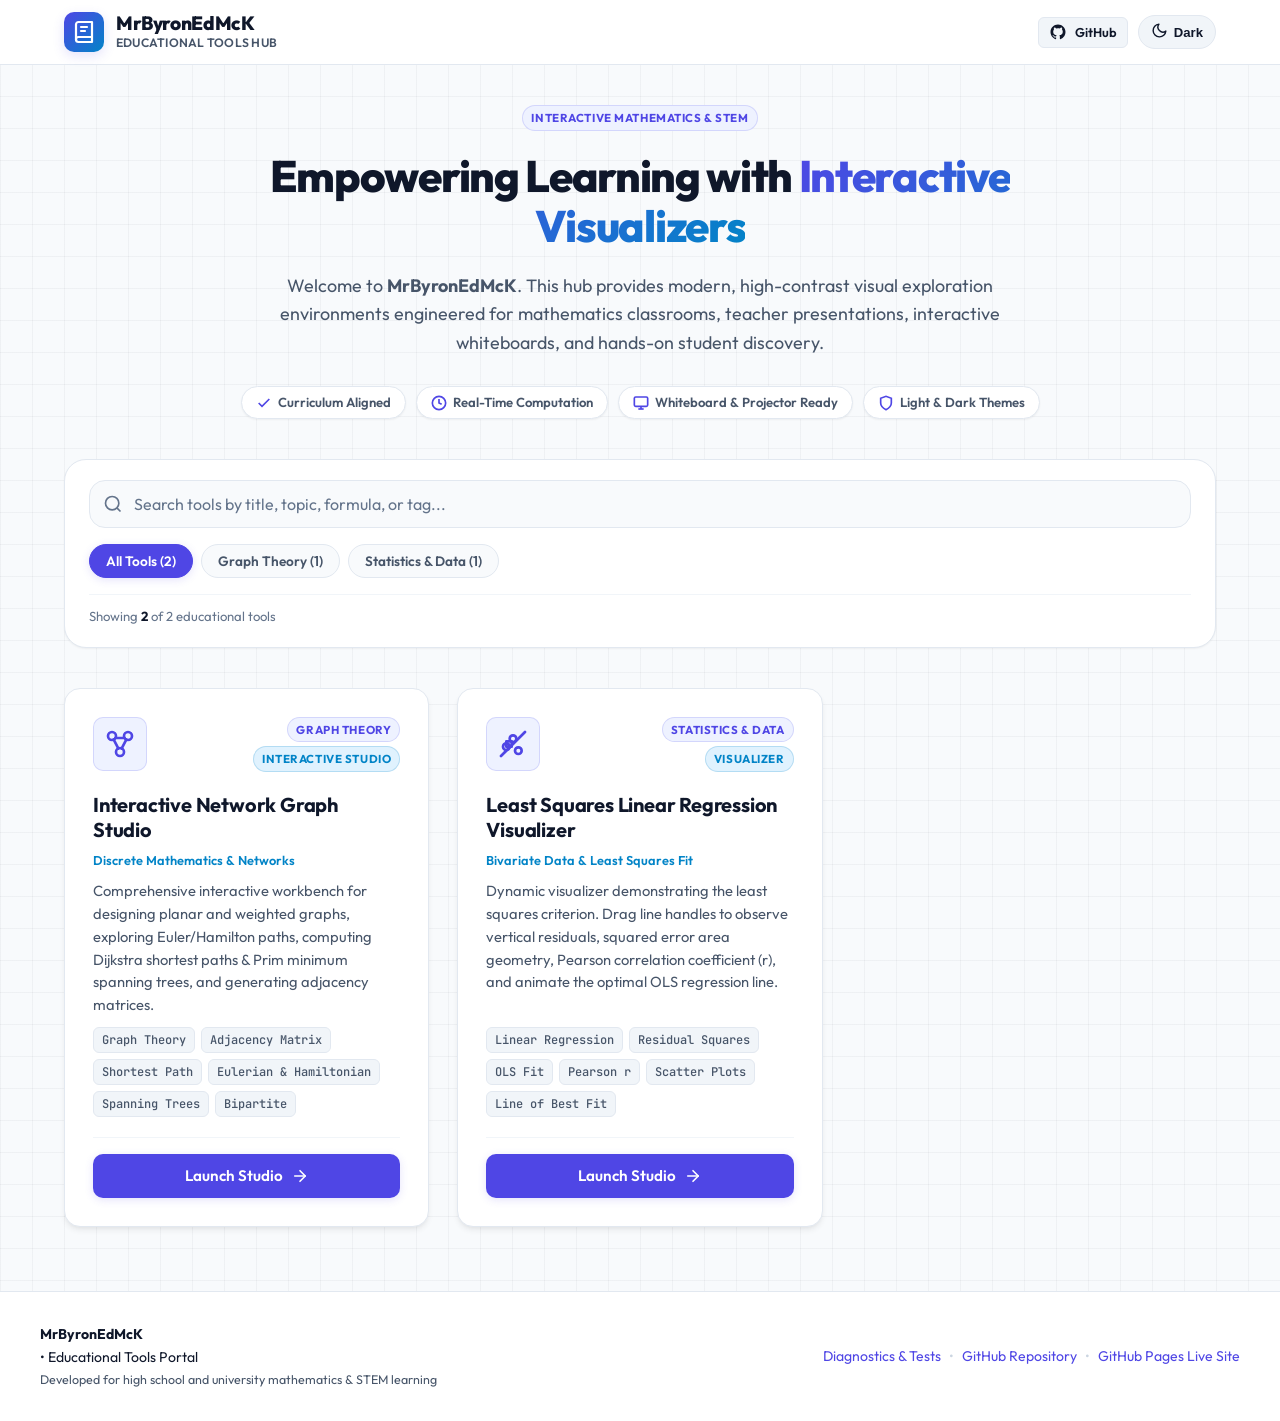
==== index.html @ 6d6232e2 "Moving an old repo for new work." ====
<!DOCTYPE html>
<html lang="en" data-theme="light">
<head>
  <meta charset="UTF-8">
  <meta name="viewport" content="width=device-width, initial-scale=1.0">
  <meta name="description" content="MrByronEdMcK Educational Tools Hub - Interactive STEM and Mathematics Visualizers for Classrooms, Students, and Teachers.">
  <meta name="author" content="MrByronEdMcK">
  <title>MrByronEdMcK • Educational Tools Hub</title>

  <!-- Google Fonts Preconnect -->
  <link rel="preconnect" href="https://fonts.googleapis.com">
  <link rel="preconnect" href="https://fonts.gstatic.com" crossorigin>

  <!-- Shared Design System & Theme CSS -->
  <link rel="stylesheet" href="./shared/css/theme.css">
  <link rel="stylesheet" href="./index.css">

  <!-- Immediate Theme Initializer (prevents flash of wrong theme) -->
  <script src="./shared/js/theme.js"></script>
</head>
<body class="bg-grid-pattern">

  <!-- Top Navigation Bar -->
  <header class="navbar">
    <div class="nav-container">
      <div class="nav-brand">
        <div class="brand-badge-icon">
          <svg width="24" height="24" viewBox="0 0 24 24" fill="none" stroke="currentColor" stroke-width="2.2" stroke-linecap="round" stroke-linejoin="round">
            <path d="M4 19.5A2.5 2.5 0 0 1 6.5 17H20"></path>
            <path d="M6.5 2H20v20H6.5A2.5 2.5 0 0 1 4 19.5v-15A2.5 2.5 0 0 1 6.5 2z"></path>
            <line x1="9" y1="7" x2="15" y2="7"></line>
            <line x1="9" y1="11" x2="13" y2="11"></line>
          </svg>
        </div>
        <div class="brand-text">
          <span class="brand-title">MrByronEdMcK</span>
          <span class="brand-sub">Educational Tools Hub</span>
        </div>
      </div>

      <div class="nav-actions">
        <!-- GitHub Repo Link -->
        <a href="https://github.com/MrByronEdMcK/MrByronEdMck" target="_blank" rel="noopener noreferrer" class="btn btn-secondary btn-sm" title="View Source on GitHub">
          <svg width="18" height="18" viewBox="0 0 24 24" fill="currentColor">
            <path fill-rule="evenodd" clip-rule="evenodd" d="M12 2C6.477 2 2 6.484 2 12.017c0 4.425 2.865 8.18 6.839 9.504.5.092.682-.217.682-.483 0-.237-.008-.868-.013-1.703-2.782.605-3.369-1.343-3.369-1.343-.454-1.158-1.11-1.466-1.11-1.466-.908-.62.069-.608.069-.608 1.003.07 1.53 1.032 1.53 1.032.892 1.53 2.341 1.088 2.91.832.092-.647.35-1.088.636-1.338-2.22-.253-4.555-1.113-4.555-4.951 0-1.093.39-1.988 1.029-2.688-.103-.253-.446-1.272.098-2.65 0 0 .84-.27 2.75 1.026A9.564 9.564 0 0112 6.844c.85.004 1.705.115 2.504.337 1.909-1.296 2.747-1.027 2.747-1.027.546 1.379.202 2.398.1 2.651.64.7 1.028 1.595 1.028 2.688 0 3.848-2.339 4.695-4.566 4.943.359.309.678.92.678 1.855 0 1.338-.012 2.419-.012 2.747 0 .268.18.58.688.482A10.019 10.019 0 0022 12.017C22 6.484 17.522 2 12 2z"></path>
          </svg>
          <span class="btn-text">GitHub</span>
        </a>

        <!-- Global Light / Dark Theme Switcher -->
        <button id="btn-theme-toggle" class="btn-theme-toggle" title="Toggle Theme">
          <span id="theme-icon"></span>
          <span class="theme-label">Theme</span>
        </button>
      </div>
    </div>
  </header>

  <!-- Main Container -->
  <main class="main-content">
    
    <!-- Hero Section -->
    <section class="hero-section">
      <div class="hero-badge">
        <span class="badge badge-primary">Interactive Mathematics & STEM</span>
      </div>
      <h1 class="hero-title">
        Empowering Learning with <span class="gradient-text">Interactive Visualizers</span>
      </h1>
      <p class="hero-description">
        Welcome to <strong>MrByronEdMcK</strong>. This hub provides modern, high-contrast visual exploration environments engineered for mathematics classrooms, teacher presentations, interactive whiteboards, and hands-on student discovery.
      </p>

      <!-- Key Highlights -->
      <div class="hero-features">
        <div class="feature-pill">
          <svg width="16" height="16" viewBox="0 0 24 24" fill="none" stroke="currentColor" stroke-width="2.5"><polyline points="20 6 9 17 4 12"></polyline></svg>
          <span>Curriculum Aligned</span>
        </div>
        <div class="feature-pill">
          <svg width="16" height="16" viewBox="0 0 24 24" fill="none" stroke="currentColor" stroke-width="2.5"><circle cx="12" cy="12" r="10"></circle><polyline points="12 6 12 12 16 14"></polyline></svg>
          <span>Real-Time Computation</span>
        </div>
        <div class="feature-pill">
          <svg width="16" height="16" viewBox="0 0 24 24" fill="none" stroke="currentColor" stroke-width="2.5"><rect x="2" y="3" width="20" height="14" rx="2" ry="2"></rect><line x1="8" y1="21" x2="16" y2="21"></line><line x1="12" y1="17" x2="12" y2="21"></line></svg>
          <span>Whiteboard & Projector Ready</span>
        </div>
        <div class="feature-pill">
          <svg width="16" height="16" viewBox="0 0 24 24" fill="none" stroke="currentColor" stroke-width="2.5"><path d="M12 22s8-4 8-10V5l-8-3-8 3v7c0 6 8 10 8 10z"></path></svg>
          <span>Light & Dark Themes</span>
        </div>
      </div>
    </section>

    <!-- Search & Filter Controls -->
    <section class="controls-section">
      <div class="search-box">
        <svg class="search-icon" width="20" height="20" viewBox="0 0 24 24" fill="none" stroke="currentColor" stroke-width="2">
          <circle cx="11" cy="11" r="8"></circle>
          <line x1="21" y1="21" x2="16.65" y2="16.65"></line>
        </svg>
        <input type="text" id="search-input" class="input-control search-input-field" placeholder="Search tools by title, topic, formula, or tag..." autocomplete="off">
        <button id="search-clear" class="search-clear-btn" style="display: none;" title="Clear search">✕</button>
      </div>

      <div class="category-filters" id="category-filters">
        <!-- Dynamically rendered category buttons -->
        <button class="filter-btn active" data-category="all">All Tools</button>
        <button class="filter-btn" data-category="Graph Theory">Graph Theory</button>
        <button class="filter-btn" data-category="Statistics & Data">Statistics & Data</button>
      </div>

      <div class="tools-counter" id="tools-counter">
        Showing <strong>2</strong> interactive tools
      </div>
    </section>

    <!-- Tools Grid -->
    <section class="tools-grid-section">
      <div class="tools-grid" id="tools-grid">
        <!-- Populated dynamically by index.js with fallback -->
      </div>
      <div id="no-results" class="no-results-state" style="display: none;">
        <svg width="48" height="48" viewBox="0 0 24 24" fill="none" stroke="currentColor" stroke-width="1.5">
          <circle cx="11" cy="11" r="8"></circle>
          <line x1="21" y1="21" x2="16.65" y2="16.65"></line>
          <line x1="8" y1="11" x2="14" y2="11"></line>
        </svg>
        <h3>No matching tools found</h3>
        <p>Try searching for a different mathematical topic, keyword, or clear your filters.</p>
        <button id="btn-reset-filters" class="btn btn-secondary btn-sm">Reset Search & Filters</button>
      </div>
    </section>



  </main>

  <!-- Footer -->
  <footer class="footer">
    <div class="footer-container">
      <div class="footer-left">
        <strong>MrByronEdMcK</strong> • Educational Tools Portal
        <span class="footer-muted">Developed for high school and university mathematics & STEM learning</span>
      </div>
      <div class="footer-right">
        <a href="./tests/index.html">Diagnostics &amp; Tests</a>
        <span class="footer-dot">•</span>
        <a href="https://github.com/MrByronEdMcK/MrByronEdMck" target="_blank" rel="noopener noreferrer">GitHub Repository</a>
        <span class="footer-dot">•</span>
        <a href="https://mrbyronedmck.github.io/MrByronEdMck/" target="_blank" rel="noopener noreferrer">GitHub Pages Live Site</a>
      </div>
    </div>
  </footer>

  <!-- Scripts -->
  <script src="./shared/js/tools-data.js"></script>
  <script src="./index.js"></script>
</body>
</html>
---- shared/css/theme.css ----
/* ==========================================================================
   MrByronEdMcK Educational Tools Hub - Shared Design System & Theme Engine
   ========================================================================== */

@import url('https://fonts.googleapis.com/css2?family=JetBrains+Mono:wght@400;500;600;700&family=Outfit:wght@300;400;500;600;700;800&display=swap');

:root {
  /* Typography */
  --font-sans: 'Outfit', -apple-system, BlinkMacSystemFont, "Segoe UI", Roboto, sans-serif;
  --font-mono: 'JetBrains Mono', monospace;

  /* Layout & Sizing */
  --radius-sm: 6px;
  --radius-md: 10px;
  --radius-lg: 16px;
  --radius-xl: 22px;
  --radius-full: 9999px;
  --header-height: 64px;

  /* Transitions */
  --transition-fast: 0.15s cubic-bezier(0.4, 0, 0.2, 1);
  --transition-normal: 0.25s cubic-bezier(0.4, 0, 0.2, 1);
  --transition-smooth: 0.35s cubic-bezier(0.16, 1, 0.3, 1);

  /* ----------------------------------------------------
     DEFAULT LIGHT THEME (Clean, High-Contrast, Classroom & Textbook Ready)
     ---------------------------------------------------- */
  --bg-body: #f8fafc;
  --bg-surface: #ffffff;
  --bg-surface-subtle: #f1f5f9;
  --bg-card: #ffffff;
  --bg-card-hover: #ffffff;
  --bg-card-border-hover: #cbd5e1;

  --border-subtle: #f1f5f9;
  --border-main: #e2e8f0;
  --border-strong: #cbd5e1;

  --text-main: #0f172a;
  --text-muted: #475569;
  --text-dim: #64748b;
  --text-inverted: #ffffff;

  --accent-primary: #4f46e5;
  --accent-primary-hover: #4338ca;
  --accent-primary-subtle: #eef2ff;
  --accent-primary-glow: rgba(79, 70, 229, 0.15);

  --accent-secondary: #0284c7;
  --accent-secondary-subtle: #e0f2fe;

  --accent-success: #16a34a;
  --accent-success-subtle: #dcfce7;
  
  --accent-warning: #d97706;
  --accent-warning-subtle: #fef3c7;

  --accent-danger: #dc2626;
  --accent-danger-subtle: #fee2e2;

  --shadow-sm: 0 1px 2px 0 rgba(0, 0, 0, 0.05);
  --shadow-md: 0 4px 6px -1px rgba(0, 0, 0, 0.07), 0 2px 4px -2px rgba(0, 0, 0, 0.05);
  --shadow-lg: 0 10px 20px -3px rgba(15, 23, 42, 0.07), 0 4px 6px -4px rgba(15, 23, 42, 0.04);
  --shadow-card-hover: 0 20px 30px -8px rgba(79, 70, 229, 0.12), 0 8px 12px -4px rgba(15, 23, 42, 0.06);

  --grid-line-color: rgba(15, 23, 42, 0.04);
}

/* ----------------------------------------------------
   DARK THEME OVERRIDES
   ---------------------------------------------------- */
[data-theme="dark"],
body.theme-dark {
  --bg-body: #0b0f17;
  --bg-surface: #111827;
  --bg-surface-subtle: #1a2234;
  --bg-card: #141c2e;
  --bg-card-hover: #19243a;
  --bg-card-border-hover: #334155;

  --border-subtle: #1e293b;
  --border-main: #2a374d;
  --border-strong: #3b4d6a;

  --text-main: #f8fafc;
  --text-muted: #94a3b8;
  --text-dim: #64748b;
  --text-inverted: #0f172a;

  --accent-primary: #6366f1;
  --accent-primary-hover: #818cf8;
  --accent-primary-subtle: rgba(99, 102, 241, 0.15);
  --accent-primary-glow: rgba(99, 102, 241, 0.25);

  --accent-secondary: #38bdf8;
  --accent-secondary-subtle: rgba(56, 189, 248, 0.15);

  --accent-success: #22c55e;
  --accent-success-subtle: rgba(34, 197, 94, 0.15);

  --accent-warning: #f59e0b;
  --accent-warning-subtle: rgba(245, 158, 11, 0.15);

  --accent-danger: #ef4444;
  --accent-danger-subtle: rgba(239, 68, 68, 0.15);

  --shadow-sm: 0 1px 3px 0 rgba(0, 0, 0, 0.4);
  --shadow-md: 0 4px 8px -1px rgba(0, 0, 0, 0.5);
  --shadow-lg: 0 12px 24px -4px rgba(0, 0, 0, 0.6);
  --shadow-card-hover: 0 20px 35px -8px rgba(0, 0, 0, 0.8), 0 0 20px rgba(99, 102, 241, 0.25);

  --grid-line-color: rgba(255, 255, 255, 0.03);
}

/* ==========================================================================
   Base Elements Reset & Global Setup
   ========================================================================== */

*, *::before, *::after {
  box-sizing: border-box;
  margin: 0;
  padding: 0;
}

html {
  font-size: 16px;
  scroll-behavior: smooth;
}

body {
  font-family: var(--font-sans);
  background-color: var(--bg-body);
  color: var(--text-main);
  line-height: 1.5;
  -webkit-font-smoothing: antialiased;
  -moz-osx-font-smoothing: grayscale;
  transition: background-color 0.28s cubic-bezier(0.4, 0, 0.2, 1), 
              color 0.28s cubic-bezier(0.4, 0, 0.2, 1),
              border-color 0.28s cubic-bezier(0.4, 0, 0.2, 1);
  min-height: 100vh;
}

/* Universal Smooth Theme Transitions for components */
body,
header,
footer,
nav,
aside,
section,
.navbar,
.app-header,
.mrbyron-tool-header,
.card,
.tool-card,
.stat-box,
.filter-btn,
.search-wrapper,
.search-input,
.btn,
.btn-theme-toggle,
.badge,
.pill,
.canvas-section,
.canvas-overlay-bar,
.sidebar,
.preset-btn,
.points-table th,
.points-table td,
.toggle-switch .slider,
.test-summary-card,
.test-controls-card,
.suite-card,
.test-row,
.metric-box {
  transition: background-color 0.28s cubic-bezier(0.4, 0, 0.2, 1),
              border-color 0.28s cubic-bezier(0.4, 0, 0.2, 1),
              color 0.28s cubic-bezier(0.4, 0, 0.2, 1),
              box-shadow 0.28s cubic-bezier(0.4, 0, 0.2, 1);
}

/* Subtle background pattern */
.bg-grid-pattern {
  background-image: 
    linear-gradient(to right, var(--grid-line-color) 1px, transparent 1px),
    linear-gradient(to bottom, var(--grid-line-color) 1px, transparent 1px);
  background-size: 32px 32px;
}

/* Links */
a {
  color: var(--accent-primary);
  text-decoration: none;
  transition: color var(--transition-fast);
}

a:hover {
  color: var(--accent-primary-hover);
}

/* ==========================================================================
   Shared Component Styles (Buttons, Badges, Tags, Inputs)
   ========================================================================== */

/* Button System */
.btn {
  display: inline-flex;
  align-items: center;
  justify-content: center;
  gap: 8px;
  font-family: var(--font-sans);
  font-size: 0.9rem;
  font-weight: 600;
  padding: 8px 16px;
  border-radius: var(--radius-md);
  border: 1px solid transparent;
  cursor: pointer;
  user-select: none;
  text-decoration: none;
  white-space: nowrap;
  transition: all var(--transition-fast);
}

.btn:active {
  transform: scale(0.98);
}

.btn-primary {
  background-color: var(--accent-primary);
  color: #ffffff;
  box-shadow: 0 2px 8px var(--accent-primary-glow);
}

.btn-primary:hover {
  background-color: var(--accent-primary-hover);
  color: #ffffff;
  box-shadow: 0 4px 14px var(--accent-primary-glow);
  transform: translateY(-1px);
}

.btn-secondary {
  background-color: var(--bg-surface-subtle);
  color: var(--text-main);
  border-color: var(--border-main);
}

.btn-secondary:hover {
  background-color: var(--border-main);
  color: var(--text-main);
}

.btn-ghost {
  background-color: transparent;
  color: var(--text-muted);
}

.btn-ghost:hover {
  background-color: var(--bg-surface-subtle);
  color: var(--text-main);
}

.btn-sm {
  font-size: 0.8rem;
  padding: 5px 10px;
  border-radius: var(--radius-sm);
}

.btn-lg {
  font-size: 1rem;
  padding: 12px 24px;
  border-radius: var(--radius-lg);
}

/* Icon Buttons */
.btn-icon {
  width: 38px;
  height: 38px;
  padding: 0;
  border-radius: var(--radius-md);
  background-color: var(--bg-surface-subtle);
  border: 1px solid var(--border-main);
  color: var(--text-muted);
  display: inline-flex;
  align-items: center;
  justify-content: center;
  cursor: pointer;
  transition: all var(--transition-fast);
}

.btn-icon:hover {
  background-color: var(--bg-surface);
  border-color: var(--accent-primary);
  color: var(--accent-primary);
  transform: translateY(-1px);
  box-shadow: var(--shadow-sm);
}

/* Theme Switcher Button */
.btn-theme-toggle {
  position: relative;
  overflow: hidden;
  background-color: var(--bg-surface-subtle);
  border: 1px solid var(--border-main);
  color: var(--text-main);
  border-radius: var(--radius-full);
  padding: 6px 12px;
  font-size: 0.82rem;
  font-weight: 600;
  display: inline-flex;
  align-items: center;
  gap: 6px;
  cursor: pointer;
  transition: all var(--transition-fast);
}

.btn-theme-toggle:hover {
  border-color: var(--accent-primary);
  color: var(--accent-primary);
  background-color: var(--bg-surface);
}

.btn-theme-toggle svg {
  transition: transform var(--transition-smooth);
}

/* Badges & Tags */
.badge {
  display: inline-flex;
  align-items: center;
  gap: 4px;
  font-size: 0.72rem;
  font-weight: 700;
  text-transform: uppercase;
  letter-spacing: 0.05em;
  padding: 3px 8px;
  border-radius: var(--radius-full);
  border: 1px solid transparent;
}

.badge-primary {
  background-color: var(--accent-primary-subtle);
  color: var(--accent-primary);
  border-color: rgba(99, 102, 241, 0.2);
}

.badge-secondary {
  background-color: var(--accent-secondary-subtle);
  color: var(--accent-secondary);
  border-color: rgba(2, 132, 199, 0.2);
}

.badge-success {
  background-color: var(--accent-success-subtle);
  color: var(--accent-success);
  border-color: rgba(22, 163, 74, 0.2);
}

.badge-warning {
  background-color: var(--accent-warning-subtle);
  color: var(--accent-warning);
  border-color: rgba(217, 119, 6, 0.2);
}

.tag {
  display: inline-flex;
  align-items: center;
  font-family: var(--font-mono);
  font-size: 0.75rem;
  font-weight: 500;
  padding: 3px 8px;
  border-radius: var(--radius-sm);
  background-color: var(--bg-surface-subtle);
  border: 1px solid var(--border-main);
  color: var(--text-muted);
  transition: all var(--transition-fast);
}

.tag:hover {
  border-color: var(--accent-primary);
  color: var(--text-main);
}

/* Inputs & Search Controls */
.input-control {
  font-family: var(--font-sans);
  font-size: 0.9rem;
  background-color: var(--bg-surface);
  border: 1px solid var(--border-main);
  border-radius: var(--radius-md);
  color: var(--text-main);
  padding: 10px 14px;
  outline: none;
  transition: all var(--transition-fast);
  width: 100%;
}

.input-control:focus {
  border-color: var(--accent-primary);
  box-shadow: 0 0 0 3px var(--accent-primary-glow);
}

.input-control::placeholder {
  color: var(--text-dim);
}
---- index.css ----
/* ==========================================================================
   MrByronEdMcK Educational Tools Hub - Portal Homepage Styles
   ========================================================================== */

/* Navbar Layout */
.navbar {
  position: sticky;
  top: 0;
  z-index: 100;
  background-color: var(--bg-surface);
  border-bottom: 1px solid var(--border-main);
  backdrop-filter: blur(12px);
  -webkit-backdrop-filter: blur(12px);
  transition: background-color var(--transition-normal), border-color var(--transition-normal);
}

.nav-container {
  max-width: 1200px;
  margin: 0 auto;
  padding: 0.75rem 1.5rem;
  display: flex;
  align-items: center;
  justify-content: space-between;
}

.nav-brand {
  display: flex;
  align-items: center;
  gap: 12px;
}

.brand-badge-icon {
  width: 40px;
  height: 40px;
  border-radius: var(--radius-md);
  background: linear-gradient(135deg, var(--accent-primary) 0%, var(--accent-secondary) 100%);
  color: #ffffff;
  display: flex;
  align-items: center;
  justify-content: center;
  box-shadow: 0 4px 12px var(--accent-primary-glow);
}

.brand-text {
  display: flex;
  flex-direction: column;
}

.brand-title {
  font-size: 1.2rem;
  font-weight: 800;
  letter-spacing: -0.02em;
  color: var(--text-main);
  line-height: 1.15;
}

.brand-sub {
  font-size: 0.76rem;
  font-weight: 600;
  color: var(--text-muted);
  letter-spacing: 0.02em;
  text-transform: uppercase;
}

.nav-actions {
  display: flex;
  align-items: center;
  gap: 10px;
}

/* Main Content Wrapper */
.main-content {
  max-width: 1200px;
  margin: 0 auto;
  padding: 2.5rem 1.5rem 4rem;
  display: flex;
  flex-direction: column;
  gap: 2.5rem;
}

/* Hero Section */
.hero-section {
  text-align: center;
  max-width: 840px;
  margin: 0 auto;
  display: flex;
  flex-direction: column;
  align-items: center;
  gap: 1.25rem;
}

.hero-badge {
  display: inline-flex;
}

.hero-title {
  font-size: 2.75rem;
  font-weight: 800;
  line-height: 1.15;
  letter-spacing: -0.03em;
  color: var(--text-main);
}

.gradient-text {
  background: linear-gradient(135deg, var(--accent-primary) 0%, var(--accent-secondary) 100%);
  -webkit-background-clip: text;
  -webkit-text-fill-color: transparent;
  background-clip: text;
}

.hero-description {
  font-size: 1.12rem;
  color: var(--text-muted);
  line-height: 1.6;
  max-width: 720px;
}

.hero-features {
  display: flex;
  flex-wrap: wrap;
  align-items: center;
  justify-content: center;
  gap: 10px;
  margin-top: 0.5rem;
}

.feature-pill {
  display: inline-flex;
  align-items: center;
  gap: 6px;
  background-color: var(--bg-surface);
  border: 1px solid var(--border-main);
  padding: 6px 14px;
  border-radius: var(--radius-full);
  font-size: 0.82rem;
  font-weight: 600;
  color: var(--text-muted);
  box-shadow: var(--shadow-sm);
}

.feature-pill svg {
  color: var(--accent-primary);
}

/* Controls Section (Search & Filter) */
.controls-section {
  background-color: var(--bg-surface);
  border: 1px solid var(--border-main);
  border-radius: var(--radius-xl);
  padding: 1.25rem 1.5rem;
  box-shadow: var(--shadow-sm);
  display: flex;
  flex-direction: column;
  gap: 1rem;
  transition: background-color 0.28s cubic-bezier(0.4, 0, 0.2, 1), border-color 0.28s cubic-bezier(0.4, 0, 0.2, 1), box-shadow 0.28s cubic-bezier(0.4, 0, 0.2, 1);
}

.search-box {
  position: relative;
  width: 100%;
}

.search-icon {
  position: absolute;
  left: 14px;
  top: 50%;
  transform: translateY(-50%);
  color: var(--text-dim);
  pointer-events: none;
}

.search-input-field {
  padding-left: 44px;
  padding-right: 40px;
  font-size: 1rem;
  height: 48px;
  border-radius: var(--radius-lg);
  background-color: var(--bg-body);
  transition: background-color 0.28s cubic-bezier(0.4, 0, 0.2, 1), border-color 0.28s cubic-bezier(0.4, 0, 0.2, 1), color 0.28s cubic-bezier(0.4, 0, 0.2, 1);
}

.search-clear-btn {
  position: absolute;
  right: 14px;
  top: 50%;
  transform: translateY(-50%);
  background: none;
  border: none;
  color: var(--text-dim);
  font-size: 1.1rem;
  cursor: pointer;
  padding: 4px;
  line-height: 1;
}

.search-clear-btn:hover {
  color: var(--text-main);
}

.category-filters {
  display: flex;
  flex-wrap: wrap;
  gap: 8px;
  align-items: center;
}

.filter-btn {
  background-color: var(--bg-body);
  border: 1px solid var(--border-main);
  color: var(--text-muted);
  font-family: var(--font-sans);
  font-size: 0.85rem;
  font-weight: 600;
  padding: 7px 16px;
  border-radius: var(--radius-full);
  cursor: pointer;
  transition: all var(--transition-fast);
}

.filter-btn:hover {
  border-color: var(--accent-primary);
  color: var(--accent-primary);
}

.filter-btn.active {
  background-color: var(--accent-primary);
  border-color: var(--accent-primary);
  color: #ffffff;
  box-shadow: 0 2px 8px var(--accent-primary-glow);
}

.tools-counter {
  font-size: 0.82rem;
  color: var(--text-dim);
  border-top: 1px solid var(--border-subtle);
  padding-top: 0.75rem;
}

.tools-counter strong {
  color: var(--text-main);
}

/* Tools Grid */
.tools-grid {
  display: grid;
  grid-template-columns: repeat(auto-fill, minmax(360px, 1fr));
  gap: 1.75rem;
}

/* Tool Card Component */
.tool-card {
  background-color: var(--bg-card);
  border: 1px solid var(--border-main);
  border-radius: var(--radius-lg);
  padding: 1.75rem;
  display: flex;
  flex-direction: column;
  gap: 1.25rem;
  box-shadow: var(--shadow-md);
  transition: transform var(--transition-smooth), 
              box-shadow var(--transition-smooth), 
              border-color 0.28s cubic-bezier(0.4, 0, 0.2, 1), 
              background-color 0.28s cubic-bezier(0.4, 0, 0.2, 1);
  position: relative;
  overflow: hidden;
}

.tool-card:hover {
  transform: translateY(-4px);
  border-color: var(--accent-primary);
  box-shadow: var(--shadow-card-hover);
}

.tool-card-top {
  display: flex;
  align-items: flex-start;
  justify-content: space-between;
  gap: 1rem;
}

.tool-card-icon {
  width: 54px;
  height: 54px;
  border-radius: var(--radius-md);
  background-color: var(--accent-primary-subtle);
  color: var(--accent-primary);
  border: 1px solid rgba(99, 102, 241, 0.2);
  display: flex;
  align-items: center;
  justify-content: center;
  flex-shrink: 0;
  transition: transform var(--transition-fast), 
              background-color 0.28s cubic-bezier(0.4, 0, 0.2, 1), 
              color 0.28s cubic-bezier(0.4, 0, 0.2, 1), 
              border-color 0.28s cubic-bezier(0.4, 0, 0.2, 1);
}

.tool-card:hover .tool-card-icon {
  transform: scale(1.06);
}

.tool-card-badges {
  display: flex;
  flex-direction: column;
  align-items: flex-end;
  gap: 4px;
}

.tool-card-body {
  display: flex;
  flex-direction: column;
  gap: 0.6rem;
  flex: 1;
}

.tool-card-title {
  font-size: 1.25rem;
  font-weight: 700;
  line-height: 1.25;
  letter-spacing: -0.01em;
  color: var(--text-main);
}

.tool-card-curriculum {
  font-size: 0.8rem;
  font-weight: 600;
  color: var(--accent-secondary);
}

.tool-card-desc {
  font-size: 0.92rem;
  color: var(--text-muted);
  line-height: 1.55;
}

.tool-card-tags {
  display: flex;
  flex-wrap: wrap;
  gap: 6px;
  margin-top: auto;
}

.tool-card-footer {
  padding-top: 1rem;
  border-top: 1px solid var(--border-subtle);
  display: flex;
  align-items: center;
  justify-content: space-between;
}

.btn-launch-tool {
  width: 100%;
  padding: 10px 18px;
  font-size: 0.95rem;
  gap: 8px;
}

.btn-launch-tool svg {
  transition: transform var(--transition-fast);
}

.btn-launch-tool:hover svg {
  transform: translateX(4px);
}

/* No Results State */
.no-results-state {
  text-align: center;
  padding: 3rem 1.5rem;
  background-color: var(--bg-surface);
  border: 1px dashed var(--border-main);
  border-radius: var(--radius-lg);
  display: flex;
  flex-direction: column;
  align-items: center;
  gap: 0.75rem;
}

.no-results-state svg {
  color: var(--text-dim);
}

.no-results-state h3 {
  font-size: 1.2rem;
  color: var(--text-main);
}

.no-results-state p {
  color: var(--text-muted);
  font-size: 0.9rem;
  max-width: 400px;
}



/* Footer */
.footer {
  background-color: var(--bg-surface);
  border-top: 1px solid var(--border-main);
  padding: 2rem 1.5rem;
  margin-top: auto;
}

.footer-container {
  max-width: 1200px;
  margin: 0 auto;
  display: flex;
  align-items: center;
  justify-content: space-between;
  flex-wrap: wrap;
  gap: 1rem;
  font-size: 0.88rem;
}

.footer-left {
  display: flex;
  flex-direction: column;
  gap: 2px;
  color: var(--text-main);
}

.footer-muted {
  font-size: 0.78rem;
  color: var(--text-muted);
}

.footer-right {
  display: flex;
  align-items: center;
  gap: 8px;
  color: var(--text-muted);
}

.footer-dot {
  color: var(--border-strong);
}

/* Responsive Breakpoints */
@media (max-width: 768px) {
  .hero-title {
    font-size: 2rem;
  }
  .hero-description {
    font-size: 1rem;
  }
  .tools-grid {
    grid-template-columns: 1fr;
  }
  .nav-container {
    padding: 0.75rem 1rem;
  }
  .main-content {
    padding: 1.5rem 1rem 3rem;
  }
  .footer-container {
    flex-direction: column;
    align-items: flex-start;
  }
}
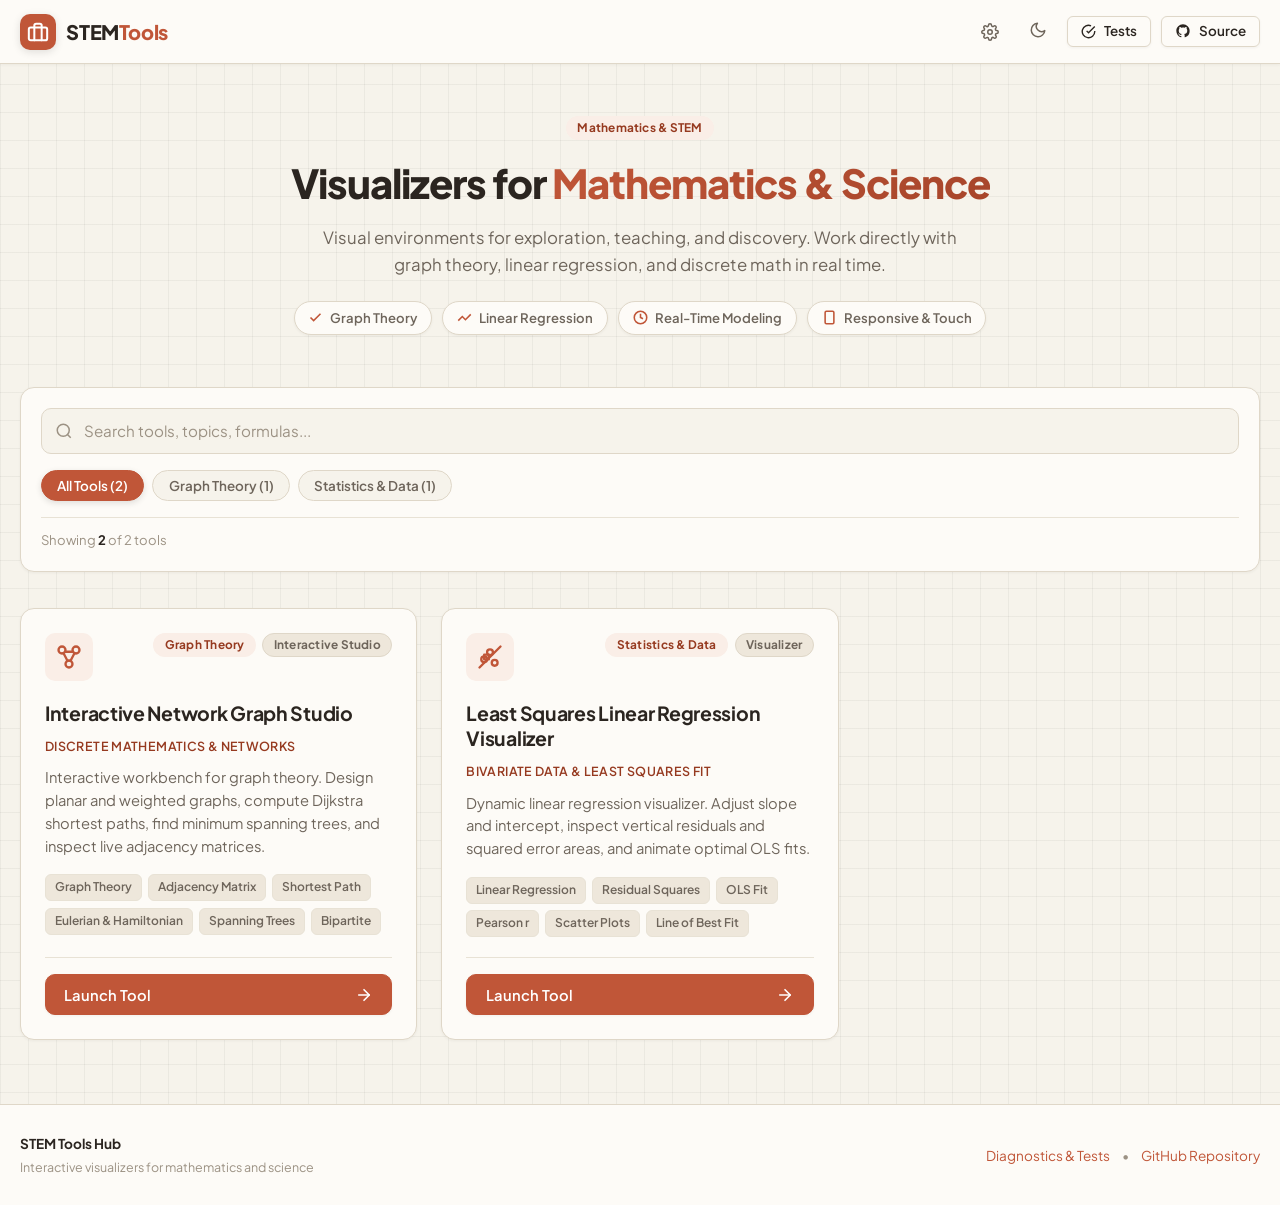
==== commit 9ef32fdd: "Major visual updates and alignment, adaptations for screen size" ====
--- a/index.html
+++ b/index.html
@@ -3,9 +3,8 @@
 <head>
   <meta charset="UTF-8">
   <meta name="viewport" content="width=device-width, initial-scale=1.0">
-  <meta name="description" content="MrByronEdMcK Educational Tools Hub - Interactive STEM and Mathematics Visualizers for Classrooms, Students, and Teachers.">
-  <meta name="author" content="MrByronEdMcK">
-  <title>MrByronEdMcK • Educational Tools Hub</title>
+  <meta name="description" content="Interactive STEM and Mathematics Visualizers for Classrooms, Students, and Teachers.">
+  <title>STEM Tools | Interactive Mathematics Visualizers</title>
 
   <!-- Google Fonts Preconnect -->
   <link rel="preconnect" href="https://fonts.googleapis.com">
@@ -13,45 +12,58 @@
 
   <!-- Shared Design System & Theme CSS -->
   <link rel="stylesheet" href="./shared/css/theme.css">
+  <link rel="stylesheet" href="./shared/css/components.css">
+  <link rel="stylesheet" href="./shared/css/tool-nav.css">
   <link rel="stylesheet" href="./index.css">
 
-  <!-- Immediate Theme Initializer (prevents flash of wrong theme) -->
+  <!-- Immediate Theme & Accent Initializer -->
   <script src="./shared/js/theme.js"></script>
 </head>
 <body class="bg-grid-pattern">
 
-  <!-- Top Navigation Bar -->
-  <header class="navbar">
+  <!-- Global App Header -->
+  <header class="app-navbar">
     <div class="nav-container">
       <div class="nav-brand">
-        <div class="brand-badge-icon">
-          <svg width="24" height="24" viewBox="0 0 24 24" fill="none" stroke="currentColor" stroke-width="2.2" stroke-linecap="round" stroke-linejoin="round">
-            <path d="M4 19.5A2.5 2.5 0 0 1 6.5 17H20"></path>
-            <path d="M6.5 2H20v20H6.5A2.5 2.5 0 0 1 4 19.5v-15A2.5 2.5 0 0 1 6.5 2z"></path>
-            <line x1="9" y1="7" x2="15" y2="7"></line>
-            <line x1="9" y1="11" x2="13" y2="11"></line>
+        <div class="brand-icon">
+          <svg width="22" height="22" viewBox="0 0 24 24" fill="none" stroke="currentColor" stroke-width="2.2" stroke-linecap="round" stroke-linejoin="round">
+            <rect x="2" y="7" width="20" height="14" rx="2" ry="2"></rect>
+            <path d="M16 21V5a2 2 0 0 0-2-2h-4a2 2 0 0 0-2 2v16"></path>
           </svg>
         </div>
-        <div class="brand-text">
-          <span class="brand-title">MrByronEdMcK</span>
-          <span class="brand-sub">Educational Tools Hub</span>
-        </div>
+        <span class="brand-name">STEM<span class="brand-accent">Tools</span></span>
       </div>
 
       <div class="nav-actions">
+        <!-- Appearance Settings Button (Accent & Mode) -->
+        <button id="btn-settings-toggle" class="btn btn-icon btn-ghost" title="Appearance Settings" aria-label="Appearance Settings">
+          <svg width="18" height="18" viewBox="0 0 24 24" fill="none" stroke="currentColor" stroke-width="2" stroke-linecap="round" stroke-linejoin="round">
+            <circle cx="12" cy="12" r="3"></circle>
+            <path d="M19.4 15a1.65 1.65 0 0 0 .33 1.82l.06.06a2 2 0 0 1 0 2.83 2 2 0 0 1-2.83 0l-.06-.06a1.65 1.65 0 0 0-1.82-.33 1.65 1.65 0 0 0-1 1.51V21a2 2 0 0 1-2 2 2 2 0 0 1-2-2v-.09A1.65 1.65 0 0 0 9 19.4a1.65 1.65 0 0 0-1.82.33l-.06.06a2 2 0 0 1-2.83 0 2 2 0 0 1 0-2.83l.06-.06a1.65 1.65 0 0 0 .33-1.82 1.65 1.65 0 0 0-1.51-1H3a2 2 0 0 1-2-2 2 2 0 0 1 2-2h.09A1.65 1.65 0 0 0 4.6 9a1.65 1.65 0 0 0-.33-1.82l-.06-.06a2 2 0 0 1 0-2.83 2 2 0 0 1 2.83 0l.06.06a1.65 1.65 0 0 0 1.82.33H9a1.65 1.65 0 0 0 1-1.51V3a2 2 0 0 1 2-2 2 2 0 0 1 2 2v.09a1.65 1.65 0 0 0 1 1.51 1.65 1.65 0 0 0 1.82-.33l.06-.06a2 2 0 0 1 2.83 0 2 2 0 0 1 0 2.83l-.06.06a1.65 1.65 0 0 0-.33 1.82V9a1.65 1.65 0 0 0 1.51 1H21a2 2 0 0 1 2 2 2 2 0 0 1-2 2h-.09a1.65 1.65 0 0 0-1.51 1z"></path>
+          </svg>
+        </button>
+
+        <!-- Light / Dark Theme Switcher -->
+        <button id="btn-theme-toggle" class="btn btn-icon btn-ghost" title="Toggle Theme" aria-label="Toggle Theme">
+          <span id="theme-icon"></span>
+        </button>
+
+        <!-- Diagnostics Link -->
+        <a href="./tests/index.html" class="btn btn-secondary btn-sm" title="Diagnostics & Tests">
+          <svg width="15" height="15" viewBox="0 0 24 24" fill="none" stroke="currentColor" stroke-width="2.2">
+            <path d="M22 11.08V12a10 10 0 1 1-5.93-9.14"></path>
+            <polyline points="22 4 12 14.01 9 11.01"></polyline>
+          </svg>
+          <span class="btn-text">Tests</span>
+        </a>
+
         <!-- GitHub Repo Link -->
-        <a href="https://github.com/MrByronEdMcK/MrByronEdMck" target="_blank" rel="noopener noreferrer" class="btn btn-secondary btn-sm" title="View Source on GitHub">
-          <svg width="18" height="18" viewBox="0 0 24 24" fill="currentColor">
+        <a href="https://github.com/MrByronEdMcK/MrByronEdMck" target="_blank" rel="noopener noreferrer" class="btn btn-outline btn-sm" title="GitHub Repository">
+          <svg width="16" height="16" viewBox="0 0 24 24" fill="currentColor">
             <path fill-rule="evenodd" clip-rule="evenodd" d="M12 2C6.477 2 2 6.484 2 12.017c0 4.425 2.865 8.18 6.839 9.504.5.092.682-.217.682-.483 0-.237-.008-.868-.013-1.703-2.782.605-3.369-1.343-3.369-1.343-.454-1.158-1.11-1.466-1.11-1.466-.908-.62.069-.608.069-.608 1.003.07 1.53 1.032 1.53 1.032.892 1.53 2.341 1.088 2.91.832.092-.647.35-1.088.636-1.338-2.22-.253-4.555-1.113-4.555-4.951 0-1.093.39-1.988 1.029-2.688-.103-.253-.446-1.272.098-2.65 0 0 .84-.27 2.75 1.026A9.564 9.564 0 0112 6.844c.85.004 1.705.115 2.504.337 1.909-1.296 2.747-1.027 2.747-1.027.546 1.379.202 2.398.1 2.651.64.7 1.028 1.595 1.028 2.688 0 3.848-2.339 4.695-4.566 4.943.359.309.678.92.678 1.855 0 1.338-.012 2.419-.012 2.747 0 .268.18.58.688.482A10.019 10.019 0 0022 12.017C22 6.484 17.522 2 12 2z"></path>
           </svg>
-          <span class="btn-text">GitHub</span>
+          <span class="btn-text">Source</span>
         </a>
-
-        <!-- Global Light / Dark Theme Switcher -->
-        <button id="btn-theme-toggle" class="btn-theme-toggle" title="Toggle Theme">
-          <span id="theme-icon"></span>
-          <span class="theme-label">Theme</span>
-        </button>
       </div>
     </div>
   </header>
@@ -62,32 +74,32 @@
     <!-- Hero Section -->
     <section class="hero-section">
       <div class="hero-badge">
-        <span class="badge badge-primary">Interactive Mathematics & STEM</span>
+        <span class="badge badge-primary">Mathematics &amp; STEM</span>
       </div>
       <h1 class="hero-title">
-        Empowering Learning with <span class="gradient-text">Interactive Visualizers</span>
+        Visualizers for <span class="gradient-text">Mathematics &amp; Science</span>
       </h1>
       <p class="hero-description">
-        Welcome to <strong>MrByronEdMcK</strong>. This hub provides modern, high-contrast visual exploration environments engineered for mathematics classrooms, teacher presentations, interactive whiteboards, and hands-on student discovery.
+        Visual environments for exploration, teaching, and discovery. Work directly with graph theory, linear regression, and discrete math in real time.
       </p>
 
-      <!-- Key Highlights -->
+      <!-- Topic Highlights -->
       <div class="hero-features">
         <div class="feature-pill">
-          <svg width="16" height="16" viewBox="0 0 24 24" fill="none" stroke="currentColor" stroke-width="2.5"><polyline points="20 6 9 17 4 12"></polyline></svg>
-          <span>Curriculum Aligned</span>
+          <svg width="15" height="15" viewBox="0 0 24 24" fill="none" stroke="currentColor" stroke-width="2.5"><polyline points="20 6 9 17 4 12"></polyline></svg>
+          <span>Graph Theory</span>
         </div>
         <div class="feature-pill">
-          <svg width="16" height="16" viewBox="0 0 24 24" fill="none" stroke="currentColor" stroke-width="2.5"><circle cx="12" cy="12" r="10"></circle><polyline points="12 6 12 12 16 14"></polyline></svg>
-          <span>Real-Time Computation</span>
+          <svg width="15" height="15" viewBox="0 0 24 24" fill="none" stroke="currentColor" stroke-width="2.5"><polyline points="22 7 13.5 15.5 8.5 10.5 2 17"></polyline></svg>
+          <span>Linear Regression</span>
         </div>
         <div class="feature-pill">
-          <svg width="16" height="16" viewBox="0 0 24 24" fill="none" stroke="currentColor" stroke-width="2.5"><rect x="2" y="3" width="20" height="14" rx="2" ry="2"></rect><line x1="8" y1="21" x2="16" y2="21"></line><line x1="12" y1="17" x2="12" y2="21"></line></svg>
-          <span>Whiteboard & Projector Ready</span>
+          <svg width="15" height="15" viewBox="0 0 24 24" fill="none" stroke="currentColor" stroke-width="2.5"><circle cx="12" cy="12" r="10"></circle><polyline points="12 6 12 12 16 14"></polyline></svg>
+          <span>Real-Time Modeling</span>
         </div>
         <div class="feature-pill">
-          <svg width="16" height="16" viewBox="0 0 24 24" fill="none" stroke="currentColor" stroke-width="2.5"><path d="M12 22s8-4 8-10V5l-8-3-8 3v7c0 6 8 10 8 10z"></path></svg>
-          <span>Light & Dark Themes</span>
+          <svg width="15" height="15" viewBox="0 0 24 24" fill="none" stroke="currentColor" stroke-width="2.5"><rect x="5" y="2" width="14" height="20" rx="2" ry="2"></rect><line x1="12" y1="18" x2="12.01" y2="18"></line></svg>
+          <span>Responsive &amp; Touch</span>
         </div>
       </div>
     </section>
@@ -95,11 +107,11 @@
     <!-- Search & Filter Controls -->
     <section class="controls-section">
       <div class="search-box">
-        <svg class="search-icon" width="20" height="20" viewBox="0 0 24 24" fill="none" stroke="currentColor" stroke-width="2">
+        <svg class="search-icon" width="18" height="18" viewBox="0 0 24 24" fill="none" stroke="currentColor" stroke-width="2">
           <circle cx="11" cy="11" r="8"></circle>
           <line x1="21" y1="21" x2="16.65" y2="16.65"></line>
         </svg>
-        <input type="text" id="search-input" class="input-control search-input-field" placeholder="Search tools by title, topic, formula, or tag..." autocomplete="off">
+        <input type="text" id="search-input" class="input-control search-input-field" placeholder="Search tools, topics, formulas..." autocomplete="off">
         <button id="search-clear" class="search-clear-btn" style="display: none;" title="Clear search">✕</button>
       </div>
 
@@ -107,7 +119,7 @@
         <!-- Dynamically rendered category buttons -->
         <button class="filter-btn active" data-category="all">All Tools</button>
         <button class="filter-btn" data-category="Graph Theory">Graph Theory</button>
-        <button class="filter-btn" data-category="Statistics & Data">Statistics & Data</button>
+        <button class="filter-btn" data-category="Statistics & Data">Statistics &amp; Data</button>
       </div>
 
       <div class="tools-counter" id="tools-counter">
@@ -121,18 +133,16 @@
         <!-- Populated dynamically by index.js with fallback -->
       </div>
       <div id="no-results" class="no-results-state" style="display: none;">
-        <svg width="48" height="48" viewBox="0 0 24 24" fill="none" stroke="currentColor" stroke-width="1.5">
+        <svg width="42" height="42" viewBox="0 0 24 24" fill="none" stroke="currentColor" stroke-width="1.5">
           <circle cx="11" cy="11" r="8"></circle>
           <line x1="21" y1="21" x2="16.65" y2="16.65"></line>
           <line x1="8" y1="11" x2="14" y2="11"></line>
         </svg>
         <h3>No matching tools found</h3>
-        <p>Try searching for a different mathematical topic, keyword, or clear your filters.</p>
-        <button id="btn-reset-filters" class="btn btn-secondary btn-sm">Reset Search & Filters</button>
+        <p>Try searching for a different topic or clear your filters.</p>
+        <button id="btn-reset-filters" class="btn btn-secondary btn-sm">Reset Filters</button>
       </div>
     </section>
-
-
 
   </main>
 
@@ -140,15 +150,13 @@
   <footer class="footer">
     <div class="footer-container">
       <div class="footer-left">
-        <strong>MrByronEdMcK</strong> • Educational Tools Portal
-        <span class="footer-muted">Developed for high school and university mathematics & STEM learning</span>
+        <strong>STEM Tools Hub</strong>
+        <span class="footer-muted">Interactive visualizers for mathematics and science</span>
       </div>
       <div class="footer-right">
         <a href="./tests/index.html">Diagnostics &amp; Tests</a>
         <span class="footer-dot">•</span>
         <a href="https://github.com/MrByronEdMcK/MrByronEdMck" target="_blank" rel="noopener noreferrer">GitHub Repository</a>
-        <span class="footer-dot">•</span>
-        <a href="https://mrbyronedmck.github.io/MrByronEdMck/" target="_blank" rel="noopener noreferrer">GitHub Pages Live Site</a>
       </div>
     </div>
   </footer>
--- a/shared/css/theme.css
+++ b/shared/css/theme.css
@@ -1,115 +1,294 @@
 /* ==========================================================================
-   MrByronEdMcK Educational Tools Hub - Shared Design System & Theme Engine
+   Tools Hub - Shared Design System & Theme Engine
+   Warm, Natural Editorial Aesthetic (Aligned with StudyCards design system)
    ========================================================================== */
 
-@import url('https://fonts.googleapis.com/css2?family=JetBrains+Mono:wght@400;500;600;700&family=Outfit:wght@300;400;500;600;700;800&display=swap');
+@import url('https://fonts.googleapis.com/css2?family=Lora:ital,wght@0,500;0,600;1,400&family=Plus+Jakarta+Sans:wght@400;500;600;700;800&family=JetBrains+Mono:wght@400;500;600&display=swap');
 
 :root {
-  /* Typography */
-  --font-sans: 'Outfit', -apple-system, BlinkMacSystemFont, "Segoe UI", Roboto, sans-serif;
-  --font-mono: 'JetBrains Mono', monospace;
-
-  /* Layout & Sizing */
+  /* ------------------------------------------------------------------------
+     Color Palette (Light Mode: Warm Oat / Parchment Beige & Natural Clay)
+     ------------------------------------------------------------------------ */
+  --bg-primary: #f6f3eb;        /* Warm oatmeal paper canvas */
+  --bg-surface: #fdfbf7;        /* Clean warm ivory card surface */
+  --bg-surface-hover: #eee8dc;  /* Gentle warm hover */
+  --bg-card: #fdfbf7;           /* Card background */
+  --bg-subtle: #eee7db;         /* Subtle warm container/tag backdrop */
+
+  --border-color: #dfd7c8;      /* Soft natural linen border */
+  --border-subtle: #e8e2d5;
+  --border-focus: #c05638;      /* Terracotta accent focus ring */
+
+  --text-main: #2b2520;         /* Deep espresso / charcoal ink */
+  --text-muted: #6e655b;        /* Warm stone taupe */
+  --text-light: #9c9284;        /* Soft warm stone */
+  --text-inverted: #ffffff;
+
+  /* Earthy Accents */
+  --primary: #c05638;           /* Warm terracotta / rust clay */
+  --primary-hover: #a7452a;     /* Deeper baked clay */
+  --primary-light: #faeee7;     /* Soft terracotta wash */
+  --primary-text: #963a20;      /* Rich terracotta text */
+
+  --success: #38734e;           /* Garden sage / deep olive */
+  --success-hover: #2d5e3f;
+  --success-light: #eaf3ed;
+  --success-text: #225134;
+
+  --warning: #b87320;           /* Honey amber / warm ochre */
+  --warning-hover: #9c5f14;
+  --warning-light: #fdf3e5;
+  --warning-text: #7b4507;
+
+  --danger: #b83a3a;            /* Soft brick crimson */
+  --danger-hover: #9c2d2d;
+  --danger-light: #fbeeed;
+  --danger-text: #7c1f1f;
+
+  --info: #3d6884;              /* Slate river blue */
+  --info-light: #ecf3f8;
+  --info-text: #234c68;
+
+  /* Ambient Natural Shadows */
+  --shadow-sm: 0 1px 3px rgba(43, 37, 32, 0.05);
+  --shadow-md: 0 4px 10px -2px rgba(43, 37, 32, 0.07), 0 2px 4px -2px rgba(43, 37, 32, 0.04);
+  --shadow-lg: 0 12px 24px -4px rgba(43, 37, 32, 0.08), 0 4px 8px -2px rgba(43, 37, 32, 0.03);
+  --shadow-xl: 0 20px 32px -6px rgba(43, 37, 32, 0.1);
+
+  /* Radii - Natural, comfortable curves */
   --radius-sm: 6px;
   --radius-md: 10px;
-  --radius-lg: 16px;
-  --radius-xl: 22px;
+  --radius-lg: 14px;
+  --radius-xl: 20px;
   --radius-full: 9999px;
+
+  /* Typography */
+  --font-sans: 'Plus Jakarta Sans', -apple-system, BlinkMacSystemFont, "Segoe UI", Roboto, sans-serif;
+  --font-serif: 'Lora', Georgia, serif;
+  --font-display: 'Plus Jakarta Sans', -apple-system, BlinkMacSystemFont, "Segoe UI", Roboto, sans-serif;
+  --font-mono: 'JetBrains Mono', monospace;
+
+  /* Layout */
   --header-height: 64px;
 
   /* Transitions */
-  --transition-fast: 0.15s cubic-bezier(0.4, 0, 0.2, 1);
-  --transition-normal: 0.25s cubic-bezier(0.4, 0, 0.2, 1);
+  --transition-fast: 0.15s ease;
+  --transition-normal: 0.25s ease;
   --transition-smooth: 0.35s cubic-bezier(0.16, 1, 0.3, 1);
 
-  /* ----------------------------------------------------
-     DEFAULT LIGHT THEME (Clean, High-Contrast, Classroom & Textbook Ready)
-     ---------------------------------------------------- */
-  --bg-body: #f8fafc;
-  --bg-surface: #ffffff;
-  --bg-surface-subtle: #f1f5f9;
-  --bg-card: #ffffff;
-  --bg-card-hover: #ffffff;
-  --bg-card-border-hover: #cbd5e1;
-
-  --border-subtle: #f1f5f9;
-  --border-main: #e2e8f0;
-  --border-strong: #cbd5e1;
-
-  --text-main: #0f172a;
-  --text-muted: #475569;
-  --text-dim: #64748b;
-  --text-inverted: #ffffff;
-
-  --accent-primary: #4f46e5;
-  --accent-primary-hover: #4338ca;
-  --accent-primary-subtle: #eef2ff;
-  --accent-primary-glow: rgba(79, 70, 229, 0.15);
-
-  --accent-secondary: #0284c7;
-  --accent-secondary-subtle: #e0f2fe;
-
-  --accent-success: #16a34a;
-  --accent-success-subtle: #dcfce7;
-  
-  --accent-warning: #d97706;
-  --accent-warning-subtle: #fef3c7;
-
-  --accent-danger: #dc2626;
-  --accent-danger-subtle: #fee2e2;
-
-  --shadow-sm: 0 1px 2px 0 rgba(0, 0, 0, 0.05);
-  --shadow-md: 0 4px 6px -1px rgba(0, 0, 0, 0.07), 0 2px 4px -2px rgba(0, 0, 0, 0.05);
-  --shadow-lg: 0 10px 20px -3px rgba(15, 23, 42, 0.07), 0 4px 6px -4px rgba(15, 23, 42, 0.04);
-  --shadow-card-hover: 0 20px 30px -8px rgba(79, 70, 229, 0.12), 0 8px 12px -4px rgba(15, 23, 42, 0.06);
-
-  --grid-line-color: rgba(15, 23, 42, 0.04);
-}
-
-/* ----------------------------------------------------
-   DARK THEME OVERRIDES
-   ---------------------------------------------------- */
+  /* Backward Compatibility Aliases for legacy tools */
+  --bg-body: var(--bg-primary);
+  --bg-surface-subtle: var(--bg-subtle);
+  --bg-dark: var(--bg-primary);
+  --border-main: var(--border-color);
+  --border-strong: var(--border-color);
+  --text-dim: var(--text-light);
+  --accent-primary: var(--primary);
+  --accent-primary-hover: var(--primary-hover);
+  --accent-primary-subtle: var(--primary-light);
+  --accent-primary-glow: rgba(192, 86, 56, 0.18);
+  --accent-secondary: var(--info);
+  --accent-secondary-subtle: var(--info-light);
+  --accent-success: var(--success);
+  --accent-warning: var(--warning);
+  --accent-danger: var(--danger);
+
+  --grid-line-color: rgba(43, 37, 32, 0.05);
+}
+
+/* ------------------------------------------------------------------------
+   Dark Mode Tokens (Warm Night Study / Dark Walnut & Roasted Espresso)
+   ------------------------------------------------------------------------ */
 [data-theme="dark"],
 body.theme-dark {
-  --bg-body: #0b0f17;
-  --bg-surface: #111827;
-  --bg-surface-subtle: #1a2234;
-  --bg-card: #141c2e;
-  --bg-card-hover: #19243a;
-  --bg-card-border-hover: #334155;
-
-  --border-subtle: #1e293b;
-  --border-main: #2a374d;
-  --border-strong: #3b4d6a;
-
-  --text-main: #f8fafc;
-  --text-muted: #94a3b8;
-  --text-dim: #64748b;
-  --text-inverted: #0f172a;
-
-  --accent-primary: #6366f1;
-  --accent-primary-hover: #818cf8;
-  --accent-primary-subtle: rgba(99, 102, 241, 0.15);
-  --accent-primary-glow: rgba(99, 102, 241, 0.25);
-
-  --accent-secondary: #38bdf8;
-  --accent-secondary-subtle: rgba(56, 189, 248, 0.15);
-
-  --accent-success: #22c55e;
-  --accent-success-subtle: rgba(34, 197, 94, 0.15);
-
-  --accent-warning: #f59e0b;
-  --accent-warning-subtle: rgba(245, 158, 11, 0.15);
-
-  --accent-danger: #ef4444;
-  --accent-danger-subtle: rgba(239, 68, 68, 0.15);
-
-  --shadow-sm: 0 1px 3px 0 rgba(0, 0, 0, 0.4);
-  --shadow-md: 0 4px 8px -1px rgba(0, 0, 0, 0.5);
-  --shadow-lg: 0 12px 24px -4px rgba(0, 0, 0, 0.6);
-  --shadow-card-hover: 0 20px 35px -8px rgba(0, 0, 0, 0.8), 0 0 20px rgba(99, 102, 241, 0.25);
-
-  --grid-line-color: rgba(255, 255, 255, 0.03);
+  --bg-primary: #191715;        /* Deep roasted coffee bean */
+  --bg-surface: #23201c;        /* Warm dark wood card */
+  --bg-surface-hover: #2c2823;
+  --bg-card: #23201c;
+  --bg-subtle: #2b2722;
+
+  --border-color: #38322b;      /* Muted espresso timber border */
+  --border-subtle: #2e2923;
+  --border-focus: #e07a57;
+
+  --text-main: #f3efe6;         /* Warm ivory text */
+  --text-muted: #aca294;        /* Soft warm taupe */
+  --text-light: #7a7164;
+  --text-inverted: #191715;
+
+  --primary: #e07a57;           /* Warm peach terracotta */
+  --primary-hover: #eb8d6b;
+  --primary-light: #39241b;
+  --primary-text: #f7c2b2;
+
+  --success: #52996d;
+  --success-hover: #63aa7e;
+  --success-light: #1f3024;
+  --success-text: #a0dcba;
+
+  --warning: #d99436;
+  --warning-hover: #e5a448;
+  --warning-light: #3a2811;
+  --warning-text: #fad698;
+
+  --danger: #d95858;
+  --danger-hover: #e56b6b;
+  --danger-light: #381919;
+  --danger-text: #fca5a5;
+
+  --info: #5d91b4;
+  --info-light: #1b2b38;
+  --info-text: #bcd9ec;
+
+  --shadow-sm: 0 1px 3px rgba(0, 0, 0, 0.35);
+  --shadow-md: 0 4px 12px rgba(0, 0, 0, 0.45);
+  --shadow-lg: 0 12px 28px rgba(0, 0, 0, 0.55);
+  --shadow-xl: 0 20px 36px rgba(0, 0, 0, 0.65);
+
+  /* Legacy aliases for dark mode */
+  --bg-body: var(--bg-primary);
+  --bg-surface-subtle: var(--bg-subtle);
+  --bg-dark: var(--bg-primary);
+  --border-main: var(--border-color);
+  --border-strong: var(--border-color);
+  --text-dim: var(--text-light);
+  --accent-primary: var(--primary);
+  --accent-primary-hover: var(--primary-hover);
+  --accent-primary-subtle: var(--primary-light);
+  --accent-primary-glow: rgba(224, 122, 87, 0.25);
+  --accent-secondary: var(--info);
+  --accent-secondary-subtle: var(--info-light);
+  --accent-success: var(--success);
+  --accent-warning: var(--warning);
+  --accent-danger: var(--danger);
+
+  --grid-line-color: rgba(255, 255, 255, 0.04);
+}
+
+/* ==========================================================================
+   User Selectable Accent Themes (Orange, Green, Blue, Pink, Yellow, Red, Purple)
+   ========================================================================== */
+
+/* 1. Orange / Terracotta (Default) */
+[data-accent="orange"],
+:root:not([data-accent]) {
+  --primary: #c05638;
+  --primary-hover: #a7452a;
+  --primary-light: #faeee7;
+  --primary-text: #963a20;
+  --border-focus: #c05638;
+}
+[data-theme="dark"][data-accent="orange"],
+[data-theme="dark"]:not([data-accent]),
+body.theme-dark[data-accent="orange"],
+body.theme-dark:not([data-accent]) {
+  --primary: #e07a57;
+  --primary-hover: #eb8d6b;
+  --primary-light: #39241b;
+  --primary-text: #f7c2b2;
+  --border-focus: #e07a57;
+}
+
+/* 2. Green / Sage & Forest */
+[data-accent="green"] {
+  --primary: #38734e;
+  --primary-hover: #2d5e3f;
+  --primary-light: #eaf3ed;
+  --primary-text: #225134;
+  --border-focus: #38734e;
+}
+[data-theme="dark"][data-accent="green"],
+body.theme-dark[data-accent="green"] {
+  --primary: #52996d;
+  --primary-hover: #63aa7e;
+  --primary-light: #1f3024;
+  --primary-text: #a0dcba;
+  --border-focus: #52996d;
+}
+
+/* 3. Blue / River Slate & Denim */
+[data-accent="blue"] {
+  --primary: #366482;
+  --primary-hover: #2b5069;
+  --primary-light: #e9f1f6;
+  --primary-text: #1e445d;
+  --border-focus: #366482;
+}
+[data-theme="dark"][data-accent="blue"],
+body.theme-dark[data-accent="blue"] {
+  --primary: #548bb0;
+  --primary-hover: #659cc2;
+  --primary-light: #1c2a35;
+  --primary-text: #a4cbdf;
+  --border-focus: #548bb0;
+}
+
+/* 4. Pink / Dusty Rose & Blush */
+[data-accent="pink"] {
+  --primary: #b84e72;
+  --primary-hover: #9e3f60;
+  --primary-light: #faeef3;
+  --primary-text: #8e3152;
+  --border-focus: #b84e72;
+}
+[data-theme="dark"][data-accent="pink"],
+body.theme-dark[data-accent="pink"] {
+  --primary: #d96b92;
+  --primary-hover: #e47d9f;
+  --primary-light: #381d28;
+  --primary-text: #f8bad0;
+  --border-focus: #d96b92;
+}
+
+/* 5. Yellow / Golden Amber & Honey Ochre */
+[data-accent="yellow"] {
+  --primary: #b87320;
+  --primary-hover: #9c5f14;
+  --primary-light: #fdf3e5;
+  --primary-text: #7b4507;
+  --border-focus: #b87320;
+}
+[data-theme="dark"][data-accent="yellow"],
+body.theme-dark[data-accent="yellow"] {
+  --primary: #d99436;
+  --primary-hover: #e5a448;
+  --primary-light: #3a2811;
+  --primary-text: #fad698;
+  --border-focus: #d99436;
+}
+
+/* 6. Red / Crimson Brick */
+[data-accent="red"] {
+  --primary: #b83a3a;
+  --primary-hover: #9c2d2d;
+  --primary-light: #fbeeed;
+  --primary-text: #7c1f1f;
+  --border-focus: #b83a3a;
+}
+[data-theme="dark"][data-accent="red"],
+body.theme-dark[data-accent="red"] {
+  --primary: #d95858;
+  --primary-hover: #e56b6b;
+  --primary-light: #381919;
+  --primary-text: #fca5a5;
+  --border-focus: #d95858;
+}
+
+/* 7. Purple / Warm Plum & Violet */
+[data-accent="purple"] {
+  --primary: #7d4e8d;
+  --primary-hover: #693f77;
+  --primary-light: #f6eefa;
+  --primary-text: #5b3269;
+  --border-focus: #7d4e8d;
+}
+[data-theme="dark"][data-accent="purple"],
+body.theme-dark[data-accent="purple"] {
+  --primary: #a871b8;
+  --primary-hover: #b882c7;
+  --primary-light: #311f38;
+  --primary-text: #e2c2eb;
+  --border-focus: #a871b8;
 }
 
 /* ==========================================================================
@@ -125,279 +304,69 @@
 html {
   font-size: 16px;
   scroll-behavior: smooth;
+  overflow-x: hidden;
+  max-width: 100vw;
 }
 
 body {
   font-family: var(--font-sans);
-  background-color: var(--bg-body);
+  background-color: var(--bg-primary);
   color: var(--text-main);
-  line-height: 1.5;
+  line-height: 1.55;
   -webkit-font-smoothing: antialiased;
   -moz-osx-font-smoothing: grayscale;
-  transition: background-color 0.28s cubic-bezier(0.4, 0, 0.2, 1), 
-              color 0.28s cubic-bezier(0.4, 0, 0.2, 1),
-              border-color 0.28s cubic-bezier(0.4, 0, 0.2, 1);
   min-height: 100vh;
-}
-
-/* Universal Smooth Theme Transitions for components */
-body,
-header,
-footer,
-nav,
-aside,
-section,
-.navbar,
-.app-header,
-.mrbyron-tool-header,
-.card,
-.tool-card,
-.stat-box,
-.filter-btn,
-.search-wrapper,
-.search-input,
-.btn,
-.btn-theme-toggle,
-.badge,
-.pill,
-.canvas-section,
-.canvas-overlay-bar,
-.sidebar,
-.preset-btn,
-.points-table th,
-.points-table td,
-.toggle-switch .slider,
-.test-summary-card,
-.test-controls-card,
-.suite-card,
-.test-row,
-.metric-box {
-  transition: background-color 0.28s cubic-bezier(0.4, 0, 0.2, 1),
-              border-color 0.28s cubic-bezier(0.4, 0, 0.2, 1),
-              color 0.28s cubic-bezier(0.4, 0, 0.2, 1),
-              box-shadow 0.28s cubic-bezier(0.4, 0, 0.2, 1);
-}
-
-/* Subtle background pattern */
+  transition: background-color var(--transition-normal), 
+              color var(--transition-normal),
+              border-color var(--transition-normal);
+}
+
+/* Subtle background grid pattern */
 .bg-grid-pattern {
   background-image: 
     linear-gradient(to right, var(--grid-line-color) 1px, transparent 1px),
     linear-gradient(to bottom, var(--grid-line-color) 1px, transparent 1px);
-  background-size: 32px 32px;
-}
-
-/* Links */
+  background-size: 28px 28px;
+}
+
 a {
-  color: var(--accent-primary);
+  color: var(--primary);
   text-decoration: none;
   transition: color var(--transition-fast);
 }
 
 a:hover {
-  color: var(--accent-primary-hover);
-}
-
-/* ==========================================================================
-   Shared Component Styles (Buttons, Badges, Tags, Inputs)
-   ========================================================================== */
-
-/* Button System */
-.btn {
-  display: inline-flex;
-  align-items: center;
-  justify-content: center;
-  gap: 8px;
-  font-family: var(--font-sans);
-  font-size: 0.9rem;
-  font-weight: 600;
-  padding: 8px 16px;
-  border-radius: var(--radius-md);
-  border: 1px solid transparent;
-  cursor: pointer;
-  user-select: none;
-  text-decoration: none;
-  white-space: nowrap;
-  transition: all var(--transition-fast);
-}
-
-.btn:active {
-  transform: scale(0.98);
-}
-
-.btn-primary {
-  background-color: var(--accent-primary);
-  color: #ffffff;
-  box-shadow: 0 2px 8px var(--accent-primary-glow);
-}
-
-.btn-primary:hover {
-  background-color: var(--accent-primary-hover);
-  color: #ffffff;
-  box-shadow: 0 4px 14px var(--accent-primary-glow);
-  transform: translateY(-1px);
-}
-
-.btn-secondary {
-  background-color: var(--bg-surface-subtle);
-  color: var(--text-main);
-  border-color: var(--border-main);
-}
-
-.btn-secondary:hover {
-  background-color: var(--border-main);
-  color: var(--text-main);
-}
-
-.btn-ghost {
-  background-color: transparent;
-  color: var(--text-muted);
-}
-
-.btn-ghost:hover {
-  background-color: var(--bg-surface-subtle);
-  color: var(--text-main);
-}
-
-.btn-sm {
-  font-size: 0.8rem;
-  padding: 5px 10px;
-  border-radius: var(--radius-sm);
-}
-
-.btn-lg {
-  font-size: 1rem;
-  padding: 12px 24px;
-  border-radius: var(--radius-lg);
-}
-
-/* Icon Buttons */
-.btn-icon {
-  width: 38px;
-  height: 38px;
-  padding: 0;
-  border-radius: var(--radius-md);
-  background-color: var(--bg-surface-subtle);
-  border: 1px solid var(--border-main);
-  color: var(--text-muted);
-  display: inline-flex;
-  align-items: center;
-  justify-content: center;
-  cursor: pointer;
-  transition: all var(--transition-fast);
-}
-
-.btn-icon:hover {
-  background-color: var(--bg-surface);
-  border-color: var(--accent-primary);
-  color: var(--accent-primary);
-  transform: translateY(-1px);
-  box-shadow: var(--shadow-sm);
-}
-
-/* Theme Switcher Button */
-.btn-theme-toggle {
-  position: relative;
-  overflow: hidden;
-  background-color: var(--bg-surface-subtle);
-  border: 1px solid var(--border-main);
-  color: var(--text-main);
-  border-radius: var(--radius-full);
-  padding: 6px 12px;
-  font-size: 0.82rem;
-  font-weight: 600;
-  display: inline-flex;
-  align-items: center;
-  gap: 6px;
-  cursor: pointer;
-  transition: all var(--transition-fast);
-}
-
-.btn-theme-toggle:hover {
-  border-color: var(--accent-primary);
-  color: var(--accent-primary);
-  background-color: var(--bg-surface);
-}
-
-.btn-theme-toggle svg {
-  transition: transform var(--transition-smooth);
-}
-
-/* Badges & Tags */
-.badge {
-  display: inline-flex;
-  align-items: center;
-  gap: 4px;
-  font-size: 0.72rem;
-  font-weight: 700;
-  text-transform: uppercase;
-  letter-spacing: 0.05em;
-  padding: 3px 8px;
-  border-radius: var(--radius-full);
-  border: 1px solid transparent;
-}
-
-.badge-primary {
-  background-color: var(--accent-primary-subtle);
-  color: var(--accent-primary);
-  border-color: rgba(99, 102, 241, 0.2);
-}
-
-.badge-secondary {
-  background-color: var(--accent-secondary-subtle);
-  color: var(--accent-secondary);
-  border-color: rgba(2, 132, 199, 0.2);
-}
-
-.badge-success {
-  background-color: var(--accent-success-subtle);
-  color: var(--accent-success);
-  border-color: rgba(22, 163, 74, 0.2);
-}
-
-.badge-warning {
-  background-color: var(--accent-warning-subtle);
-  color: var(--accent-warning);
-  border-color: rgba(217, 119, 6, 0.2);
-}
-
-.tag {
-  display: inline-flex;
-  align-items: center;
-  font-family: var(--font-mono);
-  font-size: 0.75rem;
-  font-weight: 500;
-  padding: 3px 8px;
-  border-radius: var(--radius-sm);
-  background-color: var(--bg-surface-subtle);
-  border: 1px solid var(--border-main);
-  color: var(--text-muted);
-  transition: all var(--transition-fast);
-}
-
-.tag:hover {
-  border-color: var(--accent-primary);
-  color: var(--text-main);
-}
-
-/* Inputs & Search Controls */
-.input-control {
-  font-family: var(--font-sans);
-  font-size: 0.9rem;
-  background-color: var(--bg-surface);
-  border: 1px solid var(--border-main);
-  border-radius: var(--radius-md);
-  color: var(--text-main);
-  padding: 10px 14px;
-  outline: none;
-  transition: all var(--transition-fast);
-  width: 100%;
-}
-
-.input-control:focus {
-  border-color: var(--accent-primary);
-  box-shadow: 0 0 0 3px var(--accent-primary-glow);
-}
-
-.input-control::placeholder {
-  color: var(--text-dim);
-}
+  color: var(--primary-hover);
+}
+
+img, svg, canvas {
+  max-width: 100%;
+}
+
+input, select, textarea, button {
+  font-family: inherit;
+  box-sizing: border-box;
+}
+
+/* Utility Animations */
+.animate-fade-in {
+  animation: fadeIn 0.25s ease-out forwards;
+}
+
+.animate-scale-up {
+  animation: scaleUp 0.2s cubic-bezier(0.16, 1, 0.3, 1) forwards;
+}
+
+@keyframes fadeIn {
+  from { opacity: 0; transform: translateY(6px); }
+  to { opacity: 1; transform: translateY(0); }
+}
+
+@keyframes scaleUp {
+  from { opacity: 0; transform: scale(0.96); }
+  to { opacity: 1; transform: scale(1); }
+}
+
+.hidden {
+  display: none !important;
+}
--- a/shared/css/components.css
+++ b/shared/css/components.css
@@ -0,0 +1,512 @@
+/* ==========================================================================
+   Tools Hub - Shared UI Components Library
+   Aligned with FlashCards design system (Buttons, Cards, Inputs, Modals & Swatches)
+   ========================================================================== */
+
+/* --------------------------------------------------------------------------
+   Buttons
+   -------------------------------------------------------------------------- */
+.btn {
+  display: inline-flex;
+  align-items: center;
+  justify-content: center;
+  gap: 0.5rem;
+  font-family: var(--font-sans);
+  font-size: 0.92rem;
+  font-weight: 600;
+  line-height: 1.25;
+  padding: 0.6rem 1.15rem;
+  border-radius: var(--radius-md);
+  border: 1px solid transparent;
+  cursor: pointer;
+  user-select: none;
+  text-decoration: none;
+  white-space: nowrap;
+  transition: all var(--transition-fast);
+  box-shadow: var(--shadow-sm);
+}
+
+.btn:active {
+  transform: translateY(1px);
+}
+
+.btn:focus-visible {
+  outline: 2px solid var(--border-focus);
+  outline-offset: 2px;
+}
+
+/* Primary Button */
+.btn-primary {
+  background-color: var(--primary);
+  color: #ffffff;
+  border-color: var(--primary);
+}
+
+.btn-primary:hover {
+  background-color: var(--primary-hover);
+  border-color: var(--primary-hover);
+  box-shadow: var(--shadow-md);
+  color: #ffffff;
+}
+
+/* Secondary Button */
+.btn-secondary {
+  background-color: var(--bg-surface);
+  color: var(--text-main);
+  border-color: var(--border-color);
+}
+
+.btn-secondary:hover {
+  background-color: var(--bg-surface-hover);
+  border-color: var(--text-muted);
+}
+
+/* Outline Button */
+.btn-outline {
+  background-color: transparent;
+  color: var(--text-main);
+  border-color: var(--border-color);
+}
+
+.btn-outline:hover {
+  background-color: var(--bg-subtle);
+  border-color: var(--primary);
+  color: var(--primary);
+}
+
+/* Ghost Button */
+.btn-ghost {
+  background-color: transparent;
+  color: var(--text-muted);
+  border-color: transparent;
+  box-shadow: none;
+}
+
+.btn-ghost:hover {
+  background-color: var(--bg-subtle);
+  color: var(--text-main);
+}
+
+/* Danger Button */
+.btn-danger {
+  background-color: var(--danger);
+  color: #ffffff;
+  border-color: var(--danger);
+}
+
+.btn-danger:hover {
+  background-color: var(--danger-hover);
+  border-color: var(--danger-hover);
+}
+
+.btn-danger-outline {
+  background-color: transparent;
+  color: var(--danger);
+  border-color: var(--danger);
+  box-shadow: none;
+}
+
+.btn-danger-outline:hover {
+  background-color: var(--danger-light);
+}
+
+/* Sizing Modifiers */
+.btn-lg {
+  padding: 0.8rem 1.4rem;
+  font-size: 1rem;
+  border-radius: var(--radius-lg);
+}
+
+.btn-sm {
+  padding: 0.4rem 0.8rem;
+  font-size: 0.84rem;
+  border-radius: var(--radius-sm);
+}
+
+.btn-xs {
+  padding: 0.25rem 0.55rem;
+  font-size: 0.76rem;
+  border-radius: var(--radius-sm);
+}
+
+.btn-icon {
+  width: 38px;
+  height: 38px;
+  padding: 0;
+  border-radius: var(--radius-md);
+  flex-shrink: 0;
+}
+
+.btn-icon.btn-sm {
+  width: 32px;
+  height: 32px;
+}
+
+.btn-block {
+  display: flex;
+  width: 100%;
+}
+
+.btn-close {
+  background: none;
+  border: none;
+  color: var(--text-muted);
+  font-size: 1.4rem;
+  cursor: pointer;
+  padding: 4px 8px;
+  line-height: 1;
+  border-radius: var(--radius-sm);
+  transition: all var(--transition-fast);
+}
+
+.btn-close:hover {
+  color: var(--text-main);
+  background-color: var(--bg-subtle);
+}
+
+/* --------------------------------------------------------------------------
+   Badges, Pills & Tags
+   -------------------------------------------------------------------------- */
+.badge {
+  display: inline-flex;
+  align-items: center;
+  gap: 0.35rem;
+  font-size: 0.74rem;
+  font-weight: 700;
+  padding: 0.25rem 0.65rem;
+  border-radius: var(--radius-full);
+  line-height: 1.2;
+  letter-spacing: 0.02em;
+}
+
+.badge-primary {
+  background-color: var(--primary-light);
+  color: var(--primary-text);
+  border: 1px solid transparent;
+}
+
+.badge-secondary {
+  background-color: var(--bg-subtle);
+  color: var(--text-muted);
+  border: 1px solid var(--border-color);
+}
+
+.tag {
+  display: inline-flex;
+  align-items: center;
+  font-size: 0.75rem;
+  font-weight: 600;
+  padding: 0.2rem 0.55rem;
+  border-radius: var(--radius-sm);
+  background-color: var(--bg-subtle);
+  color: var(--text-muted);
+  border: 1px solid var(--border-subtle);
+  transition: all var(--transition-fast);
+}
+
+.tag:hover {
+  border-color: var(--border-color);
+  color: var(--text-main);
+}
+
+/* --------------------------------------------------------------------------
+   Cards
+   -------------------------------------------------------------------------- */
+.card {
+  background-color: var(--bg-card);
+  border: 1px solid var(--border-color);
+  border-radius: var(--radius-lg);
+  box-shadow: var(--shadow-sm);
+  overflow: hidden;
+  transition: border-color var(--transition-normal), box-shadow var(--transition-normal);
+}
+
+.card:hover {
+  box-shadow: var(--shadow-md);
+}
+
+.card-header {
+  padding: 1rem 1.25rem;
+  border-bottom: 1px solid var(--border-color);
+  display: flex;
+  align-items: center;
+  justify-content: space-between;
+  gap: 0.75rem;
+}
+
+.card-header h2,
+.card-header h3 {
+  font-family: var(--font-display);
+  font-size: 1.05rem;
+  font-weight: 700;
+  color: var(--text-main);
+  margin: 0;
+}
+
+.card-body {
+  padding: 1.25rem;
+}
+
+.card-footer {
+  padding: 0.9rem 1.25rem;
+  border-top: 1px solid var(--border-color);
+  background-color: var(--bg-subtle);
+  display: flex;
+  align-items: center;
+  justify-content: flex-end;
+  gap: 0.75rem;
+}
+
+/* --------------------------------------------------------------------------
+   Form Inputs & Controls
+   -------------------------------------------------------------------------- */
+.input-control,
+.form-input,
+.form-select,
+.form-textarea {
+  width: 100%;
+  font-family: var(--font-sans);
+  font-size: 0.92rem;
+  color: var(--text-main);
+  background-color: var(--bg-surface);
+  border: 1px solid var(--border-color);
+  border-radius: var(--radius-md);
+  padding: 0.6rem 0.85rem;
+  outline: none;
+  transition: border-color var(--transition-fast), box-shadow var(--transition-fast);
+}
+
+.input-control:focus,
+.form-input:focus,
+.form-select:focus,
+.form-textarea:focus {
+  border-color: var(--border-focus);
+  box-shadow: 0 0 0 3px var(--primary-light);
+}
+
+.input-control::placeholder,
+.form-input::placeholder {
+  color: var(--text-light);
+}
+
+/* Toggle Switches */
+.toggle-switch {
+  position: relative;
+  display: inline-flex;
+  align-items: center;
+  gap: 0.5rem;
+  cursor: pointer;
+  user-select: none;
+}
+
+.toggle-switch input {
+  position: absolute;
+  opacity: 0;
+  width: 0;
+  height: 0;
+}
+
+.toggle-switch .slider {
+  position: relative;
+  width: 38px;
+  height: 22px;
+  background-color: var(--border-color);
+  border-radius: var(--radius-full);
+  transition: background-color var(--transition-fast);
+  flex-shrink: 0;
+}
+
+.toggle-switch .slider::before {
+  content: "";
+  position: absolute;
+  height: 16px;
+  width: 16px;
+  left: 3px;
+  top: 3px;
+  background-color: #ffffff;
+  border-radius: 50%;
+  box-shadow: 0 1px 3px rgba(0, 0, 0, 0.2);
+  transition: transform var(--transition-fast);
+}
+
+.toggle-switch input:checked + .slider {
+  background-color: var(--primary);
+}
+
+.toggle-switch input:checked + .slider::before {
+  transform: translateX(16px);
+}
+
+.toggle-label {
+  font-size: 0.84rem;
+  font-weight: 600;
+  color: var(--text-main);
+  display: flex;
+  align-items: center;
+  gap: 0.4rem;
+}
+
+/* --------------------------------------------------------------------------
+   Settings Modal & Accent Swatch Picker
+   -------------------------------------------------------------------------- */
+.modal-overlay {
+  position: fixed;
+  inset: 0;
+  z-index: 200;
+  background-color: rgba(25, 23, 21, 0.5);
+  backdrop-filter: blur(4px);
+  -webkit-backdrop-filter: blur(4px);
+  display: flex;
+  align-items: center;
+  justify-content: center;
+  padding: 1rem;
+  animation: fadeIn 0.2s ease-out;
+}
+
+.modal-card {
+  background-color: var(--bg-surface);
+  border: 1px solid var(--border-color);
+  border-radius: var(--radius-lg);
+  box-shadow: var(--shadow-xl);
+  max-width: 500px;
+  width: 100%;
+  overflow: hidden;
+  animation: scaleUp 0.2s cubic-bezier(0.16, 1, 0.3, 1);
+}
+
+.modal-header {
+  padding: 1.15rem 1.4rem;
+  border-bottom: 1px solid var(--border-color);
+  display: flex;
+  align-items: center;
+  justify-content: space-between;
+}
+
+.modal-header h2 {
+  font-family: var(--font-display);
+  font-size: 1.2rem;
+  font-weight: 700;
+  color: var(--text-main);
+  margin: 0;
+}
+
+.modal-body {
+  padding: 1.4rem;
+  display: flex;
+  flex-direction: column;
+  gap: 1.25rem;
+}
+
+.setting-row {
+  display: flex;
+  flex-direction: column;
+  gap: 0.5rem;
+}
+
+.setting-title {
+  font-size: 0.88rem;
+  font-weight: 700;
+  color: var(--text-main);
+}
+
+.setting-sub {
+  font-size: 0.78rem;
+  color: var(--text-muted);
+}
+
+/* Accent Swatch Picker */
+.accent-color-picker {
+  display: flex;
+  align-items: center;
+  gap: 0.65rem;
+  flex-wrap: wrap;
+  padding: 0.4rem 0.1rem;
+}
+
+.accent-swatch-option {
+  display: flex;
+  flex-direction: column;
+  align-items: center;
+  gap: 0.35rem;
+  cursor: pointer;
+  position: relative;
+}
+
+.accent-swatch-option input[type="radio"] {
+  position: absolute;
+  opacity: 0;
+  pointer-events: none;
+}
+
+.accent-swatch {
+  width: 32px;
+  height: 32px;
+  border-radius: var(--radius-full);
+  background-color: var(--swatch-color);
+  border: 2px solid transparent;
+  display: flex;
+  align-items: center;
+  justify-content: center;
+  transition: transform var(--transition-fast), box-shadow var(--transition-fast);
+}
+
+.accent-swatch-option:hover .accent-swatch {
+  transform: scale(1.12);
+}
+
+.accent-swatch-option input[type="radio"]:checked + .accent-swatch {
+  box-shadow: 0 0 0 2.5px var(--text-main), 0 2px 8px rgba(0, 0, 0, 0.25);
+  transform: scale(1.08);
+}
+
+.accent-swatch-option input[type="radio"]:checked + .accent-swatch::after {
+  content: '✓';
+  color: #ffffff;
+  font-size: 0.85rem;
+  font-weight: 800;
+  line-height: 1;
+}
+
+.accent-swatch-label {
+  font-size: 0.72rem;
+  font-weight: 600;
+  color: var(--text-muted);
+}
+
+.accent-swatch-option input[type="radio"]:checked ~ .accent-swatch-label {
+  color: var(--text-main);
+  font-weight: 700;
+}
+
+/* Theme segmented control */
+.theme-segmented-control {
+  display: grid;
+  grid-template-columns: 1fr 1fr;
+  gap: 0.5rem;
+  background-color: var(--bg-subtle);
+  padding: 0.3rem;
+  border-radius: var(--radius-md);
+  border: 1px solid var(--border-color);
+}
+
+.theme-seg-btn {
+  display: flex;
+  align-items: center;
+  justify-content: center;
+  gap: 0.5rem;
+  padding: 0.55rem;
+  border-radius: var(--radius-sm);
+  background: transparent;
+  border: none;
+  font-size: 0.88rem;
+  font-weight: 600;
+  color: var(--text-muted);
+  cursor: pointer;
+  transition: all var(--transition-fast);
+}
+
+.theme-seg-btn.active {
+  background-color: var(--bg-surface);
+  color: var(--text-main);
+  box-shadow: var(--shadow-sm);
+}
--- a/shared/css/tool-nav.css
+++ b/shared/css/tool-nav.css
@@ -0,0 +1,308 @@
+/* ==========================================================================
+   Tools Hub - Unified Navigation Header
+   Harmonized with FlashCards navbar layout and responsive multi-device rules
+   ========================================================================== */
+
+.app-navbar,
+.app-header,
+.mrbyron-tool-header {
+  position: sticky;
+  top: 0;
+  z-index: 100;
+  height: var(--header-height, 64px);
+  background-color: var(--bg-surface);
+  border-bottom: 1px solid var(--border-color);
+  box-shadow: var(--shadow-sm);
+  transition: background-color var(--transition-normal), border-color var(--transition-normal);
+  padding: 0 1.25rem;
+  display: flex;
+  align-items: center;
+  justify-content: space-between;
+  width: 100%;
+}
+
+.nav-container {
+  max-width: 1280px;
+  width: 100%;
+  margin: 0 auto;
+  display: flex;
+  align-items: center;
+  justify-content: space-between;
+  gap: 1rem;
+}
+
+/* Navigation Left Area */
+.nav-left,
+.mrbyron-nav-left {
+  display: flex;
+  align-items: center;
+  gap: 0.85rem;
+}
+
+/* Return to Hub Button */
+.btn-back-hub,
+.mrbyron-back-hub {
+  display: inline-flex;
+  align-items: center;
+  gap: 0.45rem;
+  font-family: var(--font-sans);
+  font-size: 0.84rem;
+  font-weight: 600;
+  color: var(--text-muted);
+  background-color: var(--bg-subtle);
+  border: 1px solid var(--border-color);
+  padding: 0.4rem 0.8rem;
+  border-radius: var(--radius-full);
+  text-decoration: none;
+  transition: all var(--transition-fast);
+  white-space: nowrap;
+}
+
+.btn-back-hub:hover,
+.mrbyron-back-hub:hover {
+  color: var(--primary);
+  border-color: var(--primary);
+  background-color: var(--primary-light);
+  transform: translateX(-2px);
+}
+
+.btn-back-hub svg,
+.mrbyron-back-hub svg {
+  transition: transform var(--transition-fast);
+}
+
+.btn-back-hub:hover svg,
+.mrbyron-back-hub:hover svg {
+  transform: translateX(-2px);
+}
+
+.nav-divider,
+.mrbyron-divider {
+  width: 1px;
+  height: 22px;
+  background-color: var(--border-color);
+}
+
+/* Brand Identity */
+.nav-brand,
+.brand {
+  display: flex;
+  align-items: center;
+  gap: 0.65rem;
+  text-decoration: none;
+  user-select: none;
+  cursor: pointer;
+}
+
+.brand-icon {
+  width: 36px;
+  height: 36px;
+  border-radius: var(--radius-md);
+  background-color: var(--primary);
+  color: #ffffff;
+  display: flex;
+  align-items: center;
+  justify-content: center;
+  box-shadow: 0 2px 8px rgba(0, 0, 0, 0.12);
+  flex-shrink: 0;
+  transition: background-color var(--transition-normal);
+}
+
+.brand-name {
+  font-family: var(--font-display);
+  font-size: 1.25rem;
+  font-weight: 800;
+  letter-spacing: -0.02em;
+  color: var(--text-main);
+  line-height: 1.15;
+}
+
+.brand-accent {
+  color: var(--primary);
+}
+
+.tool-info-header,
+.mrbyron-tool-info {
+  display: flex;
+  align-items: center;
+  gap: 0.65rem;
+}
+
+.tool-info-header h1,
+.mrbyron-tool-info h1,
+.brand-title h1 {
+  font-family: var(--font-display);
+  font-size: 1.1rem;
+  font-weight: 700;
+  color: var(--text-main);
+  margin: 0;
+  letter-spacing: -0.01em;
+}
+
+.tool-subtitle,
+.sub-tag,
+.subtitle {
+  font-size: 0.76rem;
+  font-weight: 500;
+  color: var(--text-muted);
+}
+
+/* Navigation Actions Right Area */
+.nav-actions,
+.mrbyron-nav-right,
+.header-actions {
+  display: flex;
+  align-items: center;
+  gap: 0.65rem;
+  flex-shrink: 0;
+}
+
+/* Theme Toggle Button */
+.btn-theme-toggle {
+  display: inline-flex;
+  align-items: center;
+  justify-content: center;
+  gap: 0.45rem;
+  background-color: var(--bg-surface);
+  border: 1px solid var(--border-color);
+  color: var(--text-muted);
+  font-size: 0.84rem;
+  font-weight: 600;
+  padding: 0.45rem 0.75rem;
+  border-radius: var(--radius-md);
+  cursor: pointer;
+  transition: all var(--transition-fast);
+}
+
+.btn-theme-toggle:hover {
+  background-color: var(--bg-subtle);
+  color: var(--text-main);
+  border-color: var(--text-muted);
+}
+
+.btn-theme-toggle svg {
+  color: var(--primary);
+  flex-shrink: 0;
+}
+
+/* Settings Button */
+.btn-settings {
+  display: inline-flex;
+  align-items: center;
+  justify-content: center;
+  width: 36px;
+  height: 36px;
+  padding: 0;
+  border-radius: var(--radius-md);
+  background-color: var(--bg-surface);
+  border: 1px solid var(--border-color);
+  color: var(--text-muted);
+  cursor: pointer;
+  transition: all var(--transition-fast);
+}
+
+.btn-settings:hover {
+  background-color: var(--bg-subtle);
+  color: var(--text-main);
+  border-color: var(--primary);
+}
+
+/* --------------------------------------------------------------------------
+   Responsive Layout Breakpoints for Header
+   -------------------------------------------------------------------------- */
+@media (max-width: 900px) {
+  .app-navbar,
+  .app-header,
+  .mrbyron-tool-header {
+    height: auto;
+    min-height: 58px;
+    padding: 0.5rem 1rem;
+  }
+
+  .nav-container {
+    gap: 0.5rem;
+  }
+
+  .brand-name {
+    font-size: 1.1rem;
+  }
+
+  .tool-subtitle,
+  .sub-tag,
+  .subtitle {
+    display: none;
+  }
+
+  .btn-theme-toggle .theme-label {
+    display: none;
+  }
+
+  .btn-theme-toggle {
+    padding: 0.4rem;
+    width: 34px;
+    height: 34px;
+    justify-content: center;
+  }
+}
+
+@media (max-width: 680px) {
+  .app-navbar,
+  .app-header,
+  .mrbyron-tool-header {
+    padding: 0.4rem 0.75rem;
+  }
+
+  .btn-back-hub span.hub-text,
+  .mrbyron-back-hub span.hub-text {
+    display: none;
+  }
+
+  .btn-back-hub,
+  .mrbyron-back-hub {
+    width: 32px;
+    height: 32px;
+    padding: 0;
+    justify-content: center;
+    border-radius: var(--radius-sm);
+    color: var(--text-main);
+    flex-shrink: 0;
+  }
+
+  .brand-icon {
+    width: 30px;
+    height: 30px;
+  }
+
+  .brand-name {
+    font-size: 1rem;
+  }
+
+  .tool-info-header h1,
+  .mrbyron-tool-info h1,
+  .brand-title h1 {
+    font-size: 0.95rem;
+  }
+
+  .nav-actions,
+  .mrbyron-nav-right,
+  .header-actions {
+    gap: 0.35rem;
+  }
+
+  .nav-actions .btn-sm .btn-text,
+  .mrbyron-nav-right .btn-sm .btn-text,
+  .header-actions .btn-sm .btn-text,
+  .header-actions .btn-label-text {
+    display: none;
+  }
+
+  .nav-actions .btn-sm,
+  .mrbyron-nav-right .btn-sm,
+  .header-actions .btn-sm {
+    padding: 0;
+    width: 32px;
+    height: 32px;
+    min-width: 32px;
+    justify-content: center;
+  }
+}
--- a/index.css
+++ b/index.css
@@ -1,92 +1,29 @@
 /* ==========================================================================
-   MrByronEdMcK Educational Tools Hub - Portal Homepage Styles
+   Tools Hub - Portal Homepage Styles
+   Warm Oatmeal / Parchment Beige Stationery Aesthetic (Aligned with FlashCards)
    ========================================================================== */
-
-/* Navbar Layout */
-.navbar {
-  position: sticky;
-  top: 0;
-  z-index: 100;
-  background-color: var(--bg-surface);
-  border-bottom: 1px solid var(--border-main);
-  backdrop-filter: blur(12px);
-  -webkit-backdrop-filter: blur(12px);
-  transition: background-color var(--transition-normal), border-color var(--transition-normal);
-}
-
-.nav-container {
-  max-width: 1200px;
-  margin: 0 auto;
-  padding: 0.75rem 1.5rem;
-  display: flex;
-  align-items: center;
-  justify-content: space-between;
-}
-
-.nav-brand {
-  display: flex;
-  align-items: center;
-  gap: 12px;
-}
-
-.brand-badge-icon {
-  width: 40px;
-  height: 40px;
-  border-radius: var(--radius-md);
-  background: linear-gradient(135deg, var(--accent-primary) 0%, var(--accent-secondary) 100%);
-  color: #ffffff;
-  display: flex;
-  align-items: center;
-  justify-content: center;
-  box-shadow: 0 4px 12px var(--accent-primary-glow);
-}
-
-.brand-text {
-  display: flex;
-  flex-direction: column;
-}
-
-.brand-title {
-  font-size: 1.2rem;
-  font-weight: 800;
-  letter-spacing: -0.02em;
-  color: var(--text-main);
-  line-height: 1.15;
-}
-
-.brand-sub {
-  font-size: 0.76rem;
-  font-weight: 600;
-  color: var(--text-muted);
-  letter-spacing: 0.02em;
-  text-transform: uppercase;
-}
-
-.nav-actions {
-  display: flex;
-  align-items: center;
-  gap: 10px;
-}
 
 /* Main Content Wrapper */
 .main-content {
-  max-width: 1200px;
+  max-width: 1280px;
   margin: 0 auto;
-  padding: 2.5rem 1.5rem 4rem;
-  display: flex;
-  flex-direction: column;
-  gap: 2.5rem;
+  padding: 2.25rem 1.25rem 4rem;
+  display: flex;
+  flex-direction: column;
+  gap: 2.25rem;
+  width: 100%;
 }
 
 /* Hero Section */
 .hero-section {
   text-align: center;
-  max-width: 840px;
+  max-width: 820px;
   margin: 0 auto;
   display: flex;
   flex-direction: column;
   align-items: center;
-  gap: 1.25rem;
+  gap: 1.15rem;
+  padding: 1rem 0;
 }
 
 .hero-badge {
@@ -94,25 +31,27 @@
 }
 
 .hero-title {
-  font-size: 2.75rem;
+  font-family: var(--font-display);
+  font-size: 2.5rem;
   font-weight: 800;
-  line-height: 1.15;
-  letter-spacing: -0.03em;
+  line-height: 1.2;
+  letter-spacing: -0.025em;
   color: var(--text-main);
 }
 
 .gradient-text {
-  background: linear-gradient(135deg, var(--accent-primary) 0%, var(--accent-secondary) 100%);
+  color: var(--primary);
+  background: linear-gradient(135deg, var(--primary) 0%, var(--primary-hover) 100%);
   -webkit-background-clip: text;
   -webkit-text-fill-color: transparent;
   background-clip: text;
 }
 
 .hero-description {
-  font-size: 1.12rem;
+  font-size: 1.05rem;
   color: var(--text-muted);
   line-height: 1.6;
-  max-width: 720px;
+  max-width: 680px;
 }
 
 .hero-features {
@@ -120,39 +59,40 @@
   flex-wrap: wrap;
   align-items: center;
   justify-content: center;
-  gap: 10px;
-  margin-top: 0.5rem;
+  gap: 0.65rem;
+  margin-top: 0.25rem;
 }
 
 .feature-pill {
   display: inline-flex;
   align-items: center;
-  gap: 6px;
-  background-color: var(--bg-surface);
-  border: 1px solid var(--border-main);
-  padding: 6px 14px;
+  gap: 0.45rem;
+  background-color: var(--bg-surface);
+  border: 1px solid var(--border-color);
+  padding: 0.35rem 0.85rem;
   border-radius: var(--radius-full);
   font-size: 0.82rem;
   font-weight: 600;
   color: var(--text-muted);
   box-shadow: var(--shadow-sm);
+  transition: all var(--transition-fast);
 }
 
 .feature-pill svg {
-  color: var(--accent-primary);
+  color: var(--primary);
 }
 
 /* Controls Section (Search & Filter) */
 .controls-section {
   background-color: var(--bg-surface);
-  border: 1px solid var(--border-main);
-  border-radius: var(--radius-xl);
-  padding: 1.25rem 1.5rem;
+  border: 1px solid var(--border-color);
+  border-radius: var(--radius-lg);
+  padding: 1.25rem;
   box-shadow: var(--shadow-sm);
   display: flex;
   flex-direction: column;
   gap: 1rem;
-  transition: background-color 0.28s cubic-bezier(0.4, 0, 0.2, 1), border-color 0.28s cubic-bezier(0.4, 0, 0.2, 1), box-shadow 0.28s cubic-bezier(0.4, 0, 0.2, 1);
+  transition: background-color var(--transition-normal), border-color var(--transition-normal);
 }
 
 .search-box {
@@ -165,32 +105,38 @@
   left: 14px;
   top: 50%;
   transform: translateY(-50%);
-  color: var(--text-dim);
+  color: var(--text-light);
   pointer-events: none;
 }
 
 .search-input-field {
-  padding-left: 44px;
+  padding-left: 42px;
   padding-right: 40px;
-  font-size: 1rem;
-  height: 48px;
-  border-radius: var(--radius-lg);
-  background-color: var(--bg-body);
-  transition: background-color 0.28s cubic-bezier(0.4, 0, 0.2, 1), border-color 0.28s cubic-bezier(0.4, 0, 0.2, 1), color 0.28s cubic-bezier(0.4, 0, 0.2, 1);
+  font-size: 0.95rem;
+  height: 46px;
+  border-radius: var(--radius-md);
+  background-color: var(--bg-primary);
+  border: 1px solid var(--border-color);
+  transition: all var(--transition-fast);
+}
+
+.search-input-field:focus {
+  background-color: var(--bg-surface);
 }
 
 .search-clear-btn {
   position: absolute;
-  right: 14px;
+  right: 12px;
   top: 50%;
   transform: translateY(-50%);
   background: none;
   border: none;
-  color: var(--text-dim);
+  color: var(--text-light);
   font-size: 1.1rem;
   cursor: pointer;
   padding: 4px;
   line-height: 1;
+  border-radius: var(--radius-sm);
 }
 
 .search-clear-btn:hover {
@@ -200,38 +146,39 @@
 .category-filters {
   display: flex;
   flex-wrap: wrap;
-  gap: 8px;
+  gap: 0.5rem;
   align-items: center;
 }
 
 .filter-btn {
-  background-color: var(--bg-body);
-  border: 1px solid var(--border-main);
+  background-color: var(--bg-primary);
+  border: 1px solid var(--border-color);
   color: var(--text-muted);
   font-family: var(--font-sans);
-  font-size: 0.85rem;
+  font-size: 0.84rem;
   font-weight: 600;
-  padding: 7px 16px;
+  padding: 0.4rem 0.95rem;
   border-radius: var(--radius-full);
   cursor: pointer;
   transition: all var(--transition-fast);
 }
 
 .filter-btn:hover {
-  border-color: var(--accent-primary);
-  color: var(--accent-primary);
+  border-color: var(--primary);
+  color: var(--primary);
+  background-color: var(--bg-surface);
 }
 
 .filter-btn.active {
-  background-color: var(--accent-primary);
-  border-color: var(--accent-primary);
+  background-color: var(--primary);
+  border-color: var(--primary);
   color: #ffffff;
-  box-shadow: 0 2px 8px var(--accent-primary-glow);
+  box-shadow: 0 2px 6px rgba(0, 0, 0, 0.12);
 }
 
 .tools-counter {
   font-size: 0.82rem;
-  color: var(--text-dim);
+  color: var(--text-light);
   border-top: 1px solid var(--border-subtle);
   padding-top: 0.75rem;
 }
@@ -243,32 +190,30 @@
 /* Tools Grid */
 .tools-grid {
   display: grid;
-  grid-template-columns: repeat(auto-fill, minmax(360px, 1fr));
-  gap: 1.75rem;
+  grid-template-columns: repeat(auto-fill, minmax(340px, 1fr));
+  gap: 1.5rem;
 }
 
 /* Tool Card Component */
 .tool-card {
   background-color: var(--bg-card);
-  border: 1px solid var(--border-main);
+  border: 1px solid var(--border-color);
   border-radius: var(--radius-lg);
-  padding: 1.75rem;
-  display: flex;
-  flex-direction: column;
+  box-shadow: var(--shadow-sm);
+  padding: 1.5rem;
+  display: flex;
+  flex-direction: column;
+  justify-content: space-between;
   gap: 1.25rem;
+  transition: transform var(--transition-fast), 
+              box-shadow var(--transition-fast), 
+              border-color var(--transition-fast);
+}
+
+.tool-card:hover {
+  transform: translateY(-3px);
   box-shadow: var(--shadow-md);
-  transition: transform var(--transition-smooth), 
-              box-shadow var(--transition-smooth), 
-              border-color 0.28s cubic-bezier(0.4, 0, 0.2, 1), 
-              background-color 0.28s cubic-bezier(0.4, 0, 0.2, 1);
-  position: relative;
-  overflow: hidden;
-}
-
-.tool-card:hover {
-  transform: translateY(-4px);
-  border-color: var(--accent-primary);
-  box-shadow: var(--shadow-card-hover);
+  border-color: var(--primary);
 }
 
 .tool-card-top {
@@ -279,80 +224,82 @@
 }
 
 .tool-card-icon {
-  width: 54px;
-  height: 54px;
+  width: 48px;
+  height: 48px;
   border-radius: var(--radius-md);
-  background-color: var(--accent-primary-subtle);
-  color: var(--accent-primary);
-  border: 1px solid rgba(99, 102, 241, 0.2);
+  background-color: var(--primary-light);
+  color: var(--primary);
   display: flex;
   align-items: center;
   justify-content: center;
   flex-shrink: 0;
-  transition: transform var(--transition-fast), 
-              background-color 0.28s cubic-bezier(0.4, 0, 0.2, 1), 
-              color 0.28s cubic-bezier(0.4, 0, 0.2, 1), 
-              border-color 0.28s cubic-bezier(0.4, 0, 0.2, 1);
+  transition: all var(--transition-fast);
 }
 
 .tool-card:hover .tool-card-icon {
-  transform: scale(1.06);
+  background-color: var(--primary);
+  color: #ffffff;
+  transform: scale(1.05);
 }
 
 .tool-card-badges {
   display: flex;
-  flex-direction: column;
-  align-items: flex-end;
-  gap: 4px;
+  flex-wrap: wrap;
+  gap: 0.4rem;
+  justify-content: flex-end;
 }
 
 .tool-card-body {
   display: flex;
   flex-direction: column;
-  gap: 0.6rem;
+  gap: 0.65rem;
   flex: 1;
 }
 
 .tool-card-title {
-  font-size: 1.25rem;
+  font-family: var(--font-display);
+  font-size: 1.22rem;
   font-weight: 700;
-  line-height: 1.25;
-  letter-spacing: -0.01em;
-  color: var(--text-main);
+  letter-spacing: -0.015em;
+  color: var(--text-main);
+  line-height: 1.3;
+  margin: 0;
 }
 
 .tool-card-curriculum {
-  font-size: 0.8rem;
+  font-size: 0.78rem;
   font-weight: 600;
-  color: var(--accent-secondary);
+  color: var(--primary-text);
+  text-transform: uppercase;
+  letter-spacing: 0.03em;
 }
 
 .tool-card-desc {
   font-size: 0.92rem;
   color: var(--text-muted);
   line-height: 1.55;
+  margin: 0;
 }
 
 .tool-card-tags {
   display: flex;
   flex-wrap: wrap;
-  gap: 6px;
-  margin-top: auto;
+  gap: 0.4rem;
+  margin-top: 0.4rem;
 }
 
 .tool-card-footer {
   padding-top: 1rem;
   border-top: 1px solid var(--border-subtle);
-  display: flex;
-  align-items: center;
-  justify-content: space-between;
 }
 
 .btn-launch-tool {
   width: 100%;
-  padding: 10px 18px;
-  font-size: 0.95rem;
-  gap: 8px;
+  display: flex;
+  align-items: center;
+  justify-content: space-between;
+  padding: 0.65rem 1.15rem;
+  font-weight: 600;
 }
 
 .btn-launch-tool svg {
@@ -360,100 +307,166 @@
 }
 
 .btn-launch-tool:hover svg {
-  transform: translateX(4px);
-}
-
-/* No Results State */
+  transform: translateX(3px);
+}
+
+/* Empty State */
 .no-results-state {
+  display: flex;
+  flex-direction: column;
+  align-items: center;
+  justify-content: center;
   text-align: center;
-  padding: 3rem 1.5rem;
-  background-color: var(--bg-surface);
-  border: 1px dashed var(--border-main);
+  padding: 3.5rem 1.5rem;
+  background-color: var(--bg-surface);
+  border: 1px solid var(--border-color);
   border-radius: var(--radius-lg);
-  display: flex;
-  flex-direction: column;
-  align-items: center;
   gap: 0.75rem;
+  color: var(--text-muted);
 }
 
 .no-results-state svg {
-  color: var(--text-dim);
+  color: var(--text-light);
+  margin-bottom: 0.5rem;
 }
 
 .no-results-state h3 {
-  font-size: 1.2rem;
-  color: var(--text-main);
+  font-family: var(--font-display);
+  font-size: 1.15rem;
+  font-weight: 700;
+  color: var(--text-main);
+  margin: 0;
 }
 
 .no-results-state p {
-  color: var(--text-muted);
   font-size: 0.9rem;
   max-width: 400px;
-}
-
-
+  margin: 0;
+}
 
 /* Footer */
 .footer {
-  background-color: var(--bg-surface);
-  border-top: 1px solid var(--border-main);
-  padding: 2rem 1.5rem;
   margin-top: auto;
+  background-color: var(--bg-surface);
+  border-top: 1px solid var(--border-color);
+  padding: 1.75rem 1.25rem;
+  transition: background-color var(--transition-normal), border-color var(--transition-normal);
 }
 
 .footer-container {
-  max-width: 1200px;
+  max-width: 1280px;
   margin: 0 auto;
   display: flex;
   align-items: center;
   justify-content: space-between;
   flex-wrap: wrap;
   gap: 1rem;
-  font-size: 0.88rem;
+  font-size: 0.85rem;
+  color: var(--text-muted);
 }
 
 .footer-left {
   display: flex;
   flex-direction: column;
-  gap: 2px;
+  gap: 0.2rem;
+}
+
+.footer-left strong {
   color: var(--text-main);
 }
 
 .footer-muted {
   font-size: 0.78rem;
-  color: var(--text-muted);
+  color: var(--text-light);
 }
 
 .footer-right {
   display: flex;
   align-items: center;
-  gap: 8px;
-  color: var(--text-muted);
+  gap: 0.75rem;
 }
 
 .footer-dot {
-  color: var(--border-strong);
-}
-
-/* Responsive Breakpoints */
-@media (max-width: 768px) {
+  color: var(--text-light);
+}
+
+/* --------------------------------------------------------------------------
+   Responsive Breakpoints
+   -------------------------------------------------------------------------- */
+@media (max-width: 860px) {
   .hero-title {
     font-size: 2rem;
   }
-  .hero-description {
-    font-size: 1rem;
-  }
+
   .tools-grid {
     grid-template-columns: 1fr;
   }
-  .nav-container {
-    padding: 0.75rem 1rem;
-  }
+}
+
+@media (max-width: 680px) {
   .main-content {
     padding: 1.5rem 1rem 3rem;
-  }
+    gap: 1.5rem;
+  }
+
+  .hero-section {
+    padding: 0.5rem 0;
+    gap: 0.85rem;
+  }
+
+  .hero-title {
+    font-size: clamp(1.3rem, 5vw, 1.55rem);
+    line-height: 1.25;
+  }
+
+  .hero-description {
+    font-size: 0.95rem;
+  }
+
   .footer-container {
     flex-direction: column;
     align-items: flex-start;
   }
 }
+
+@media (max-width: 520px) {
+  .app-navbar .btn-sm .btn-text,
+  .navbar .btn-sm .btn-text,
+  .app-header .btn-sm .btn-text {
+    display: none;
+  }
+
+  .app-navbar .btn-sm,
+  .navbar .btn-sm,
+  .app-header .btn-sm {
+    padding: 0;
+    width: 34px;
+    height: 34px;
+    min-width: 34px;
+    justify-content: center;
+  }
+
+  .nav-actions,
+  .navbar-actions {
+    gap: 0.35rem;
+  }
+
+  .hero-title {
+    font-size: 1.35rem;
+    line-height: 1.25;
+  }
+
+  .hero-features {
+    gap: 0.35rem;
+  }
+
+  .feature-pill {
+    font-size: 0.72rem;
+    padding: 0.25rem 0.6rem;
+  }
+
+  .filter-controls {
+    flex-direction: column;
+    align-items: stretch;
+  }
+}
